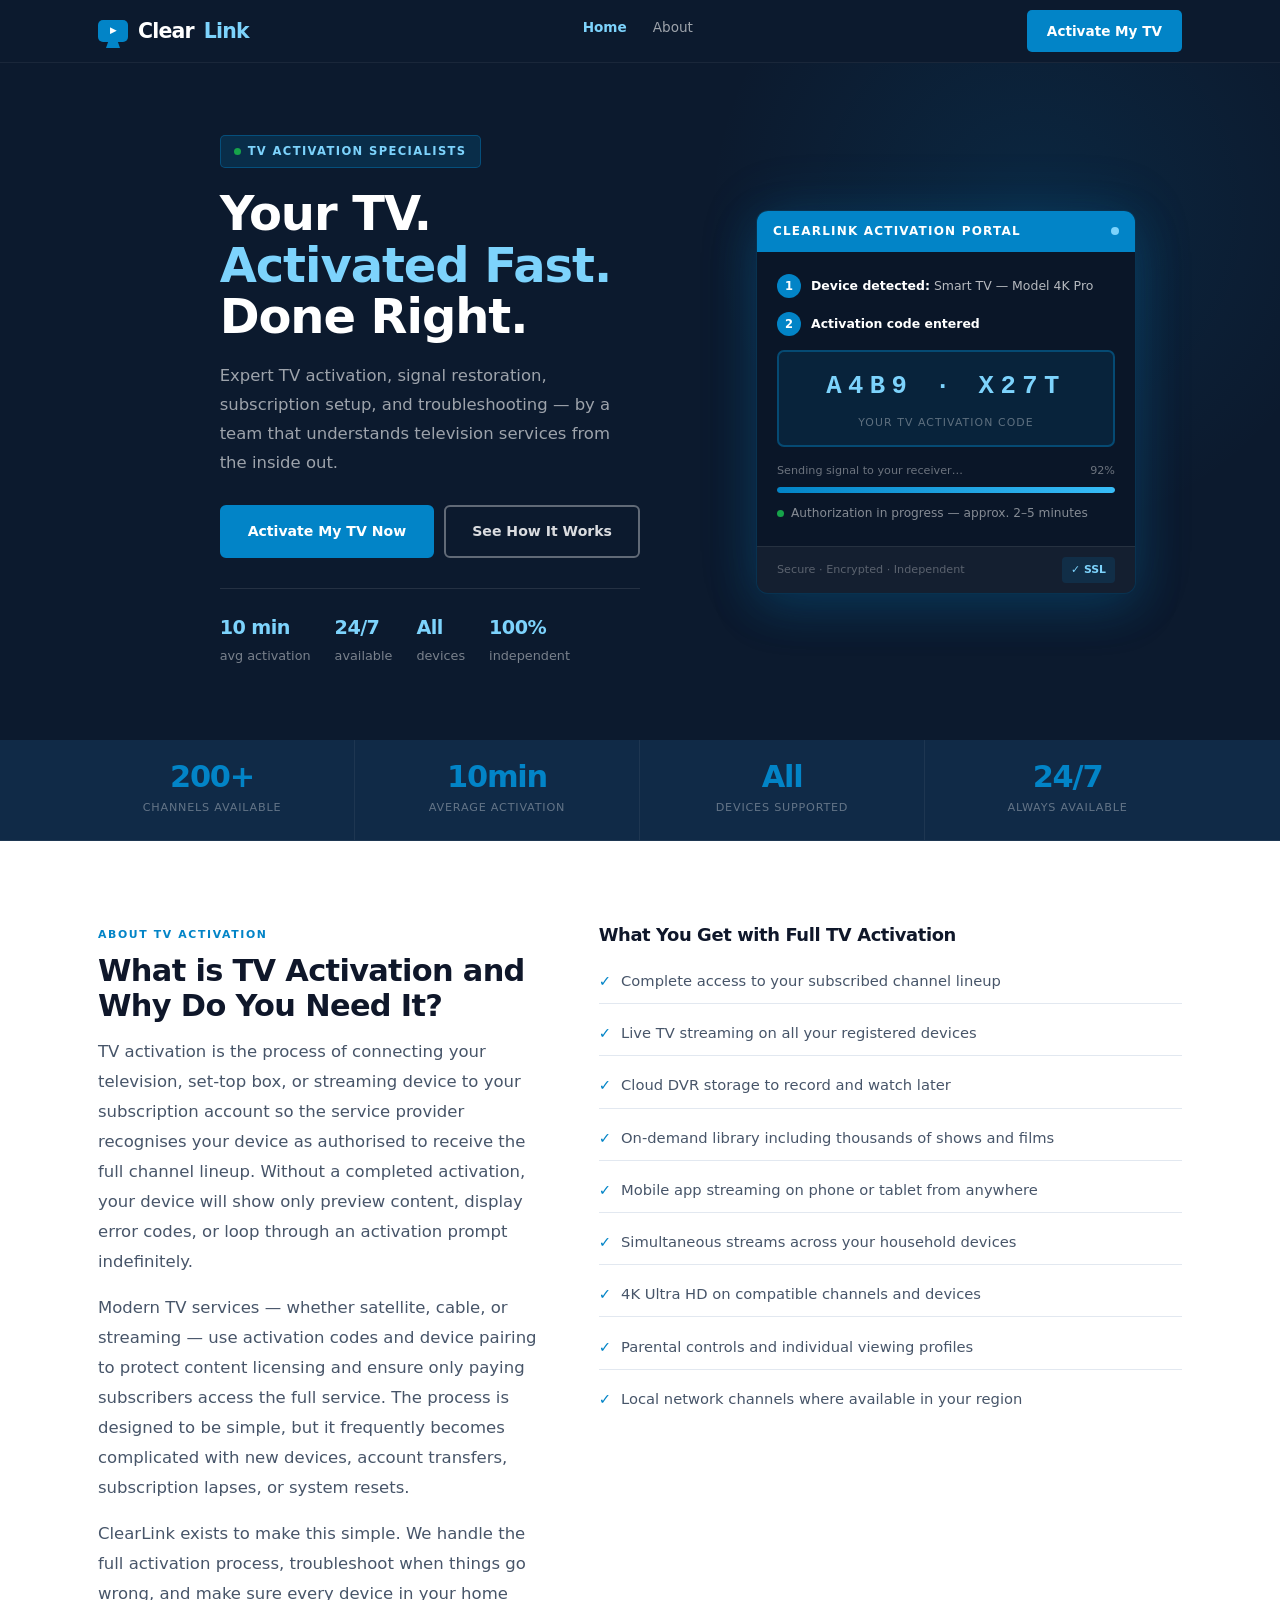
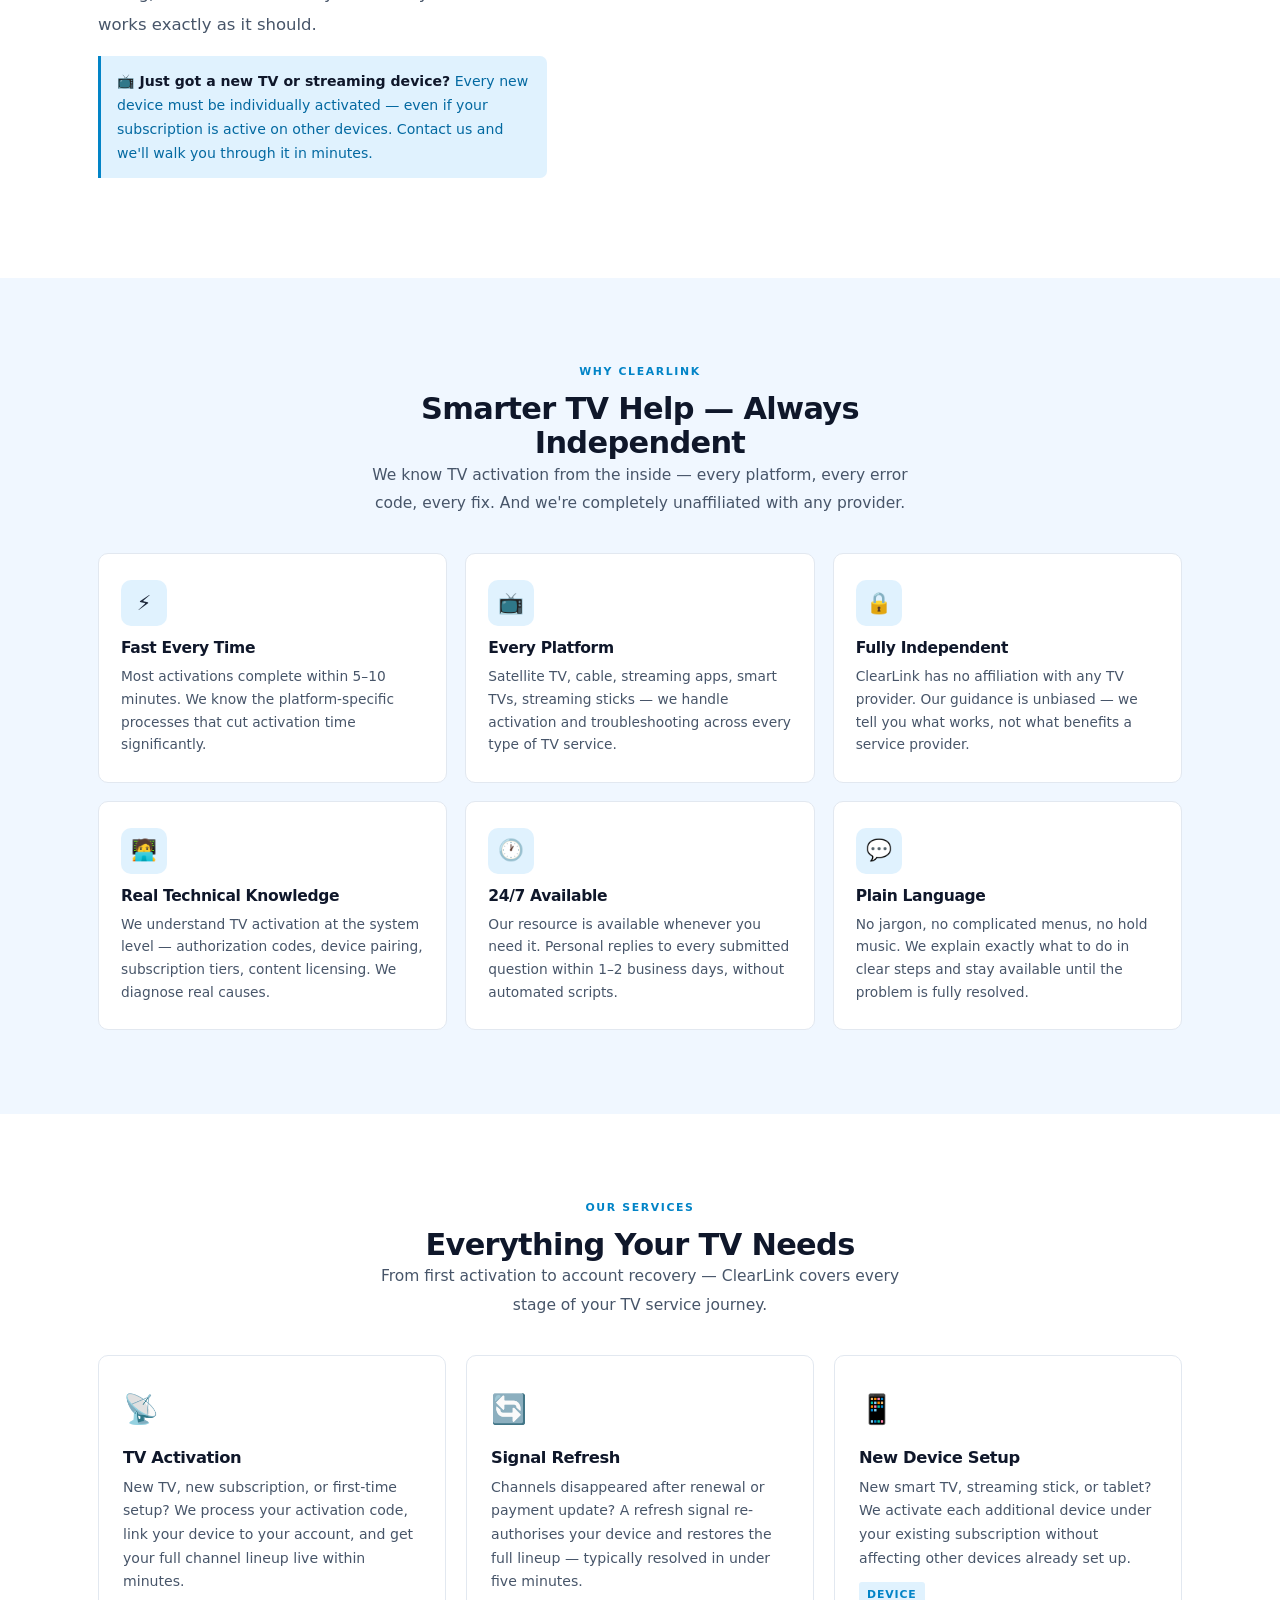
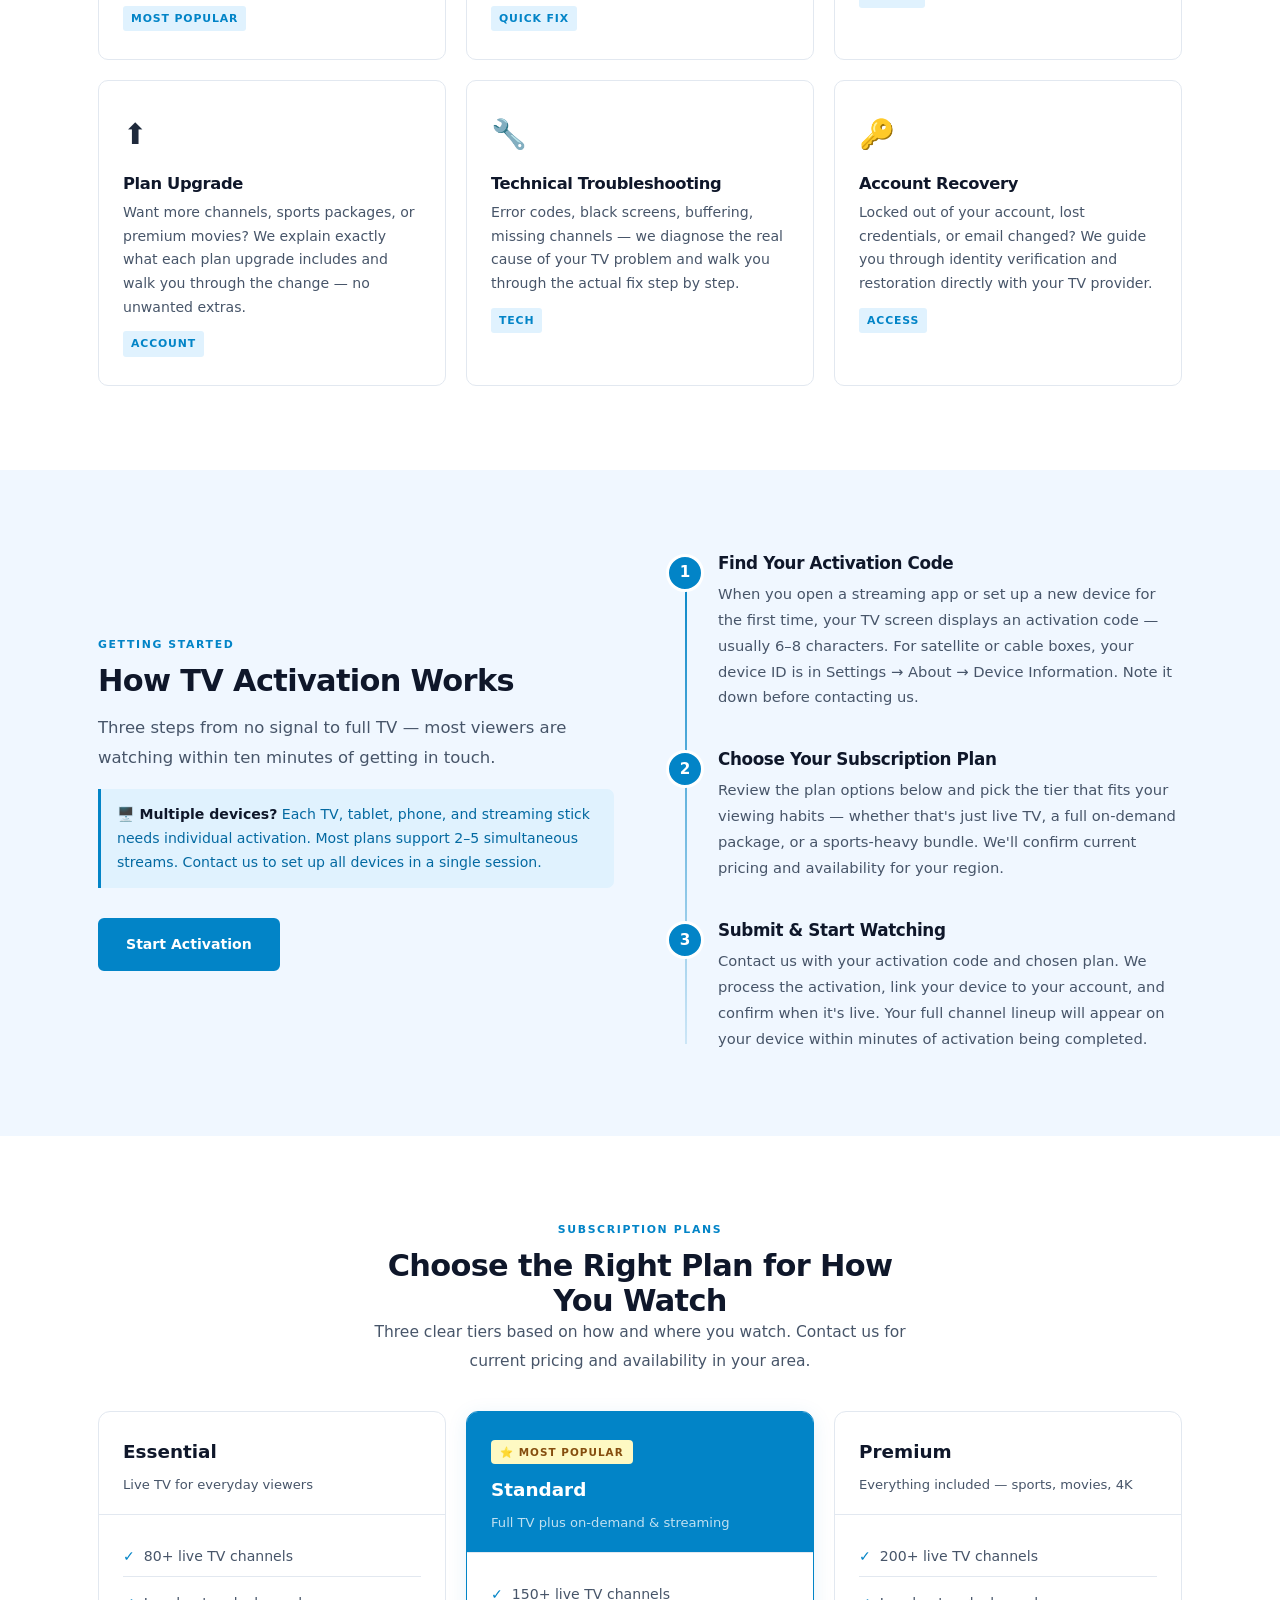
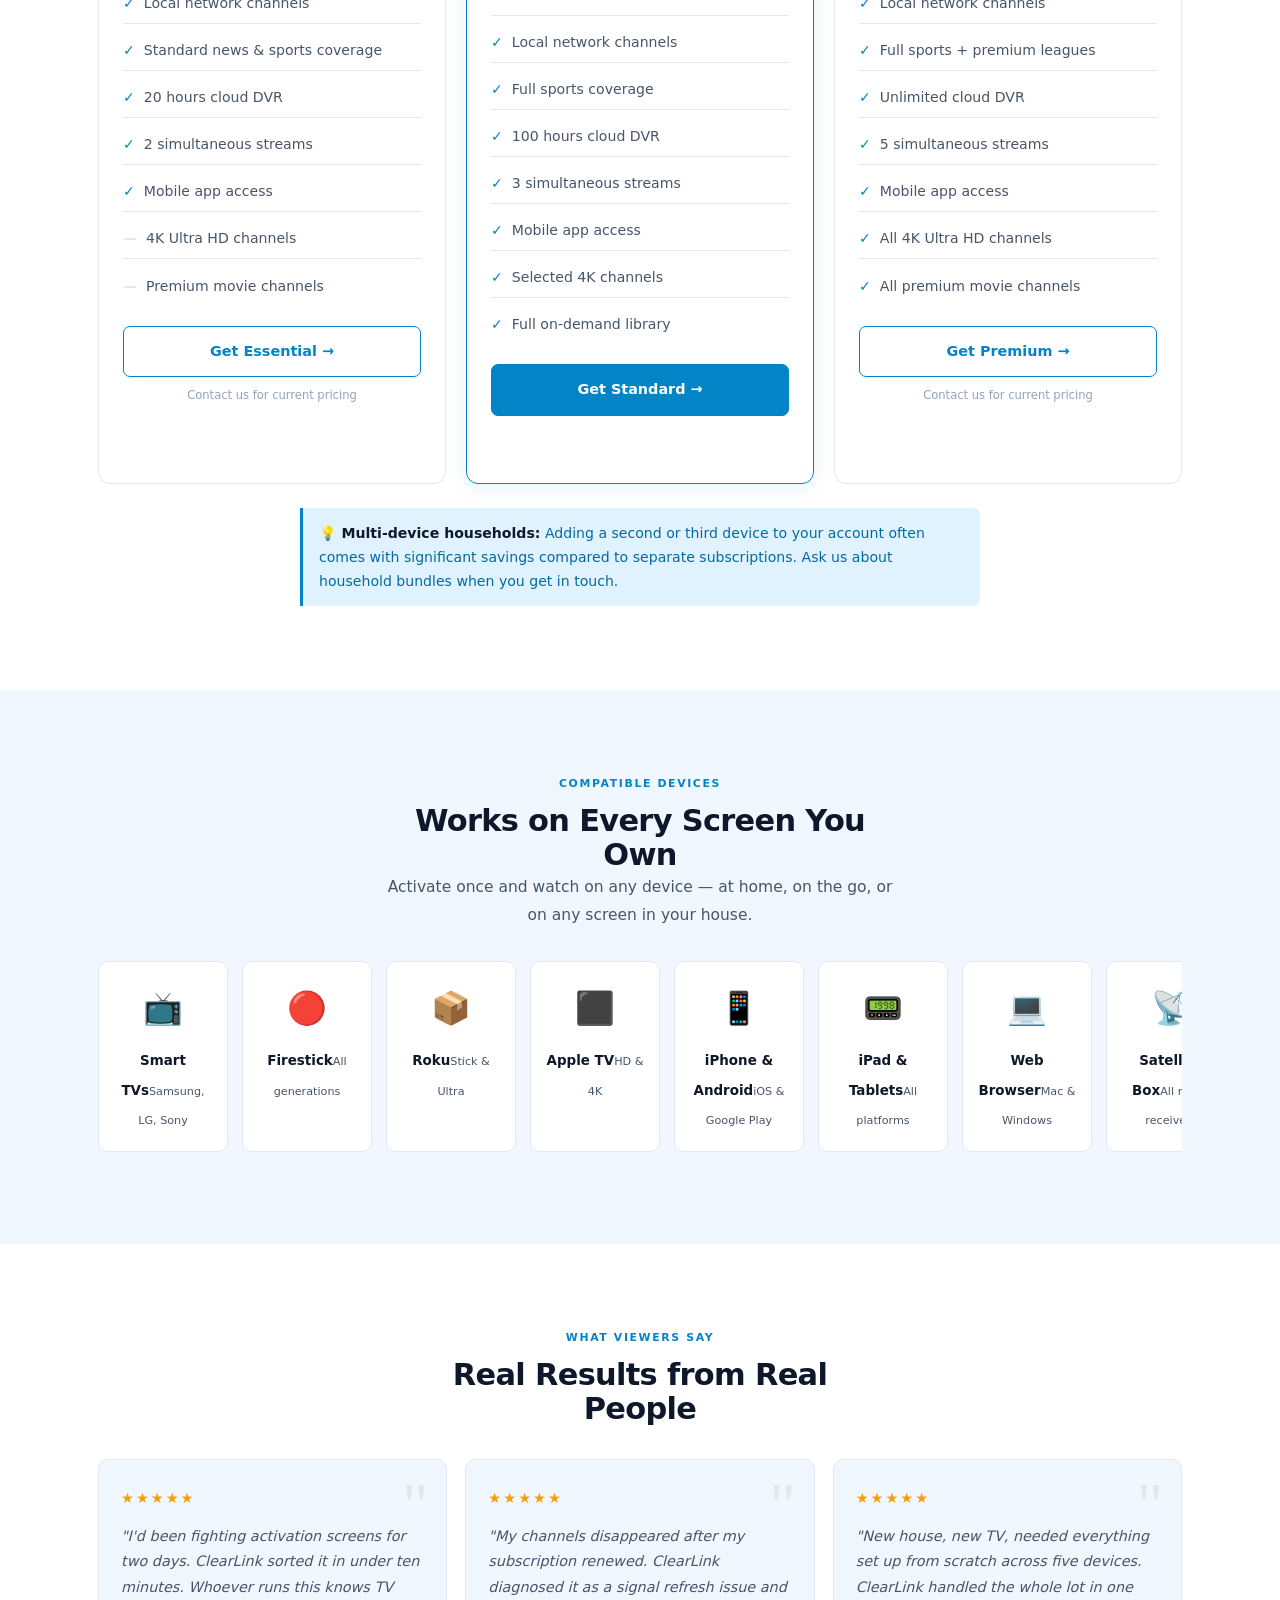
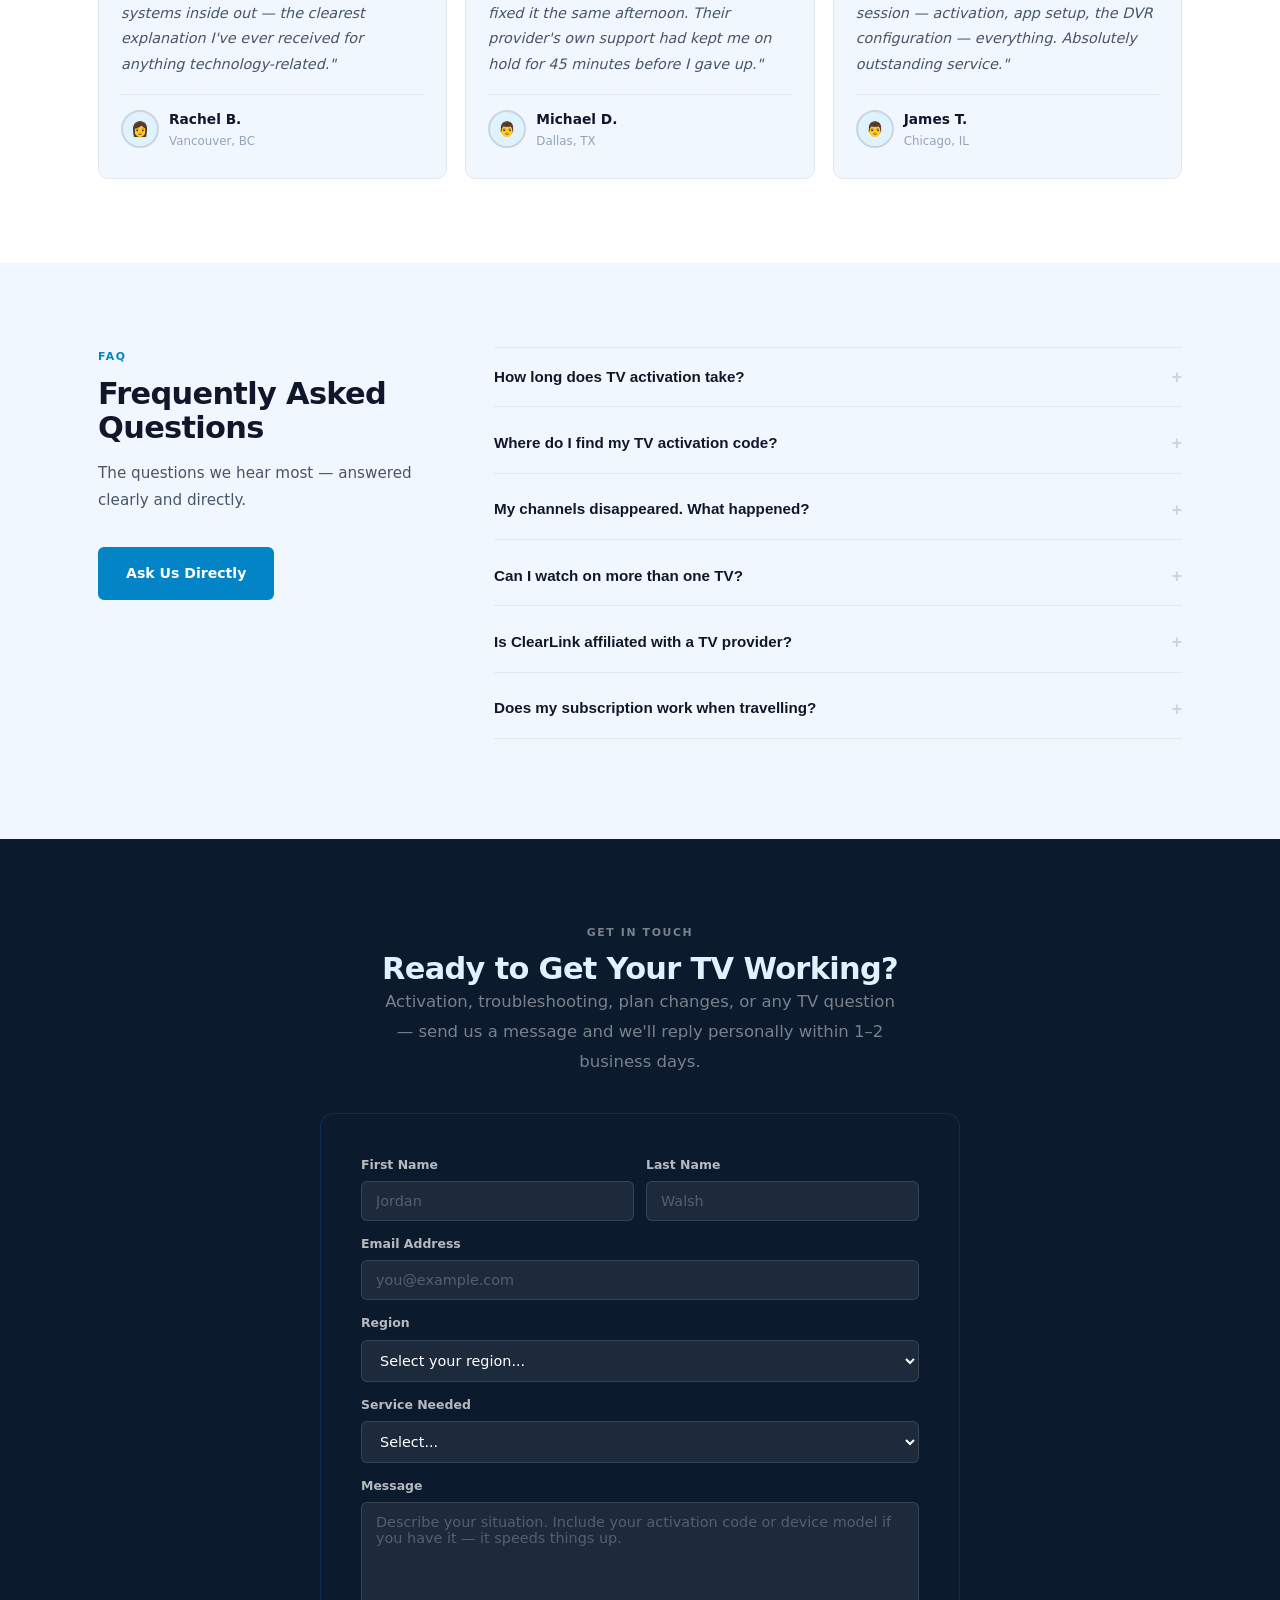
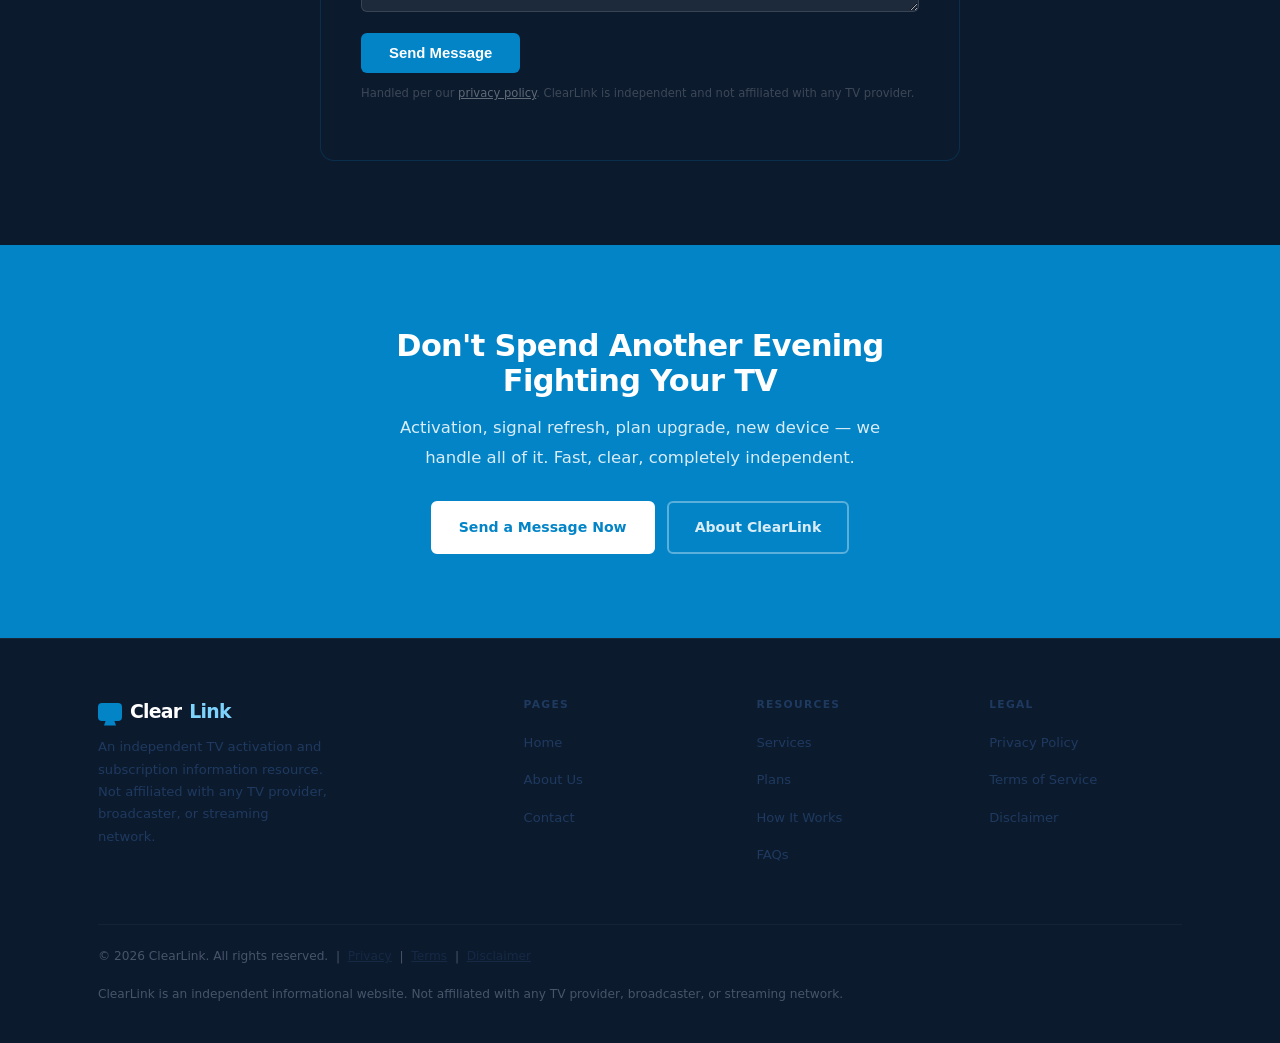
==== index.html @ c0d769a4 "Add files via upload" ====
<!DOCTYPE html>
<html lang="en">
<head>
<meta charset="UTF-8"/>
<meta name="viewport" content="width=device-width,initial-scale=1.0"/>
<meta name="description" content="ClearLink — fast TV activation, subscription setup, signal refresh, troubleshooting and account help. Independent TV resource serving viewers across North America."/>
<title>ClearLink — TV Activation, Plans & Troubleshooting | ClearLink</title>
<link rel="stylesheet" href="style.css"/>
</head>
<body><nav class="site-nav" id="nav"><div class="nav-inner"><a href="index.html" class="logo"><div class="logo-icon"></div>Clear<em>Link</em></a><ul class="nav-links"><li><a href="index.html" class="on">Home</a></li><li><a href="about.html">About</a></li></ul><a href="index.html#contact" class="nav-cta">Activate My TV</a><button class="ham" onclick="document.getElementById('mnav').classList.toggle('open')">☰</button></div><div class="mob-nav" id="mnav"><a href="index.html">Home</a><a href="about.html">About</a><a href="index.html#contact">Activate</a><a href="privacy.html">Privacy</a><a href="terms.html">Terms</a><a href="disclaimer.html">Disclaimer</a></div></nav>
<!-- HERO: dark navy + sky blue glow + CSS activation screen RIGHT -->
<section class="hero">
  <div class="hero-left">
    <div class="hero-badge"><span class="badge-pulse"></span>TV Activation Specialists</div>
    <h1>Your TV.<br/><em>Activated Fast.</em><br/>Done Right.</h1>
    <p class="hero-sub">Expert TV activation, signal restoration, subscription setup, and troubleshooting — by a team that understands television services from the inside out.</p>
    <div class="hero-btns">
      <a href="#contact" class="btn btn-blue">Activate My TV Now</a>
      <a href="#how" class="btn btn-outline">See How It Works</a>
    </div>
    <div class="hero-stats">
      <div class="hstat"><strong>10 min</strong>avg activation</div>
      <div class="hstat"><strong>24/7</strong>available</div>
      <div class="hstat"><strong>All</strong>devices</div>
      <div class="hstat"><strong>100%</strong>independent</div>
    </div>
  </div>
  <div class="hero-right">
    <div class="act-screen">
      <div class="act-bar">
        <span class="act-bar-title">ClearLink Activation Portal</span>
        <span class="act-bar-dot"></span>
      </div>
      <div class="act-body">
        <div class="act-step-row">
          <div class="act-step-num">1</div>
          <div class="act-step-text"><strong>Device detected:</strong> Smart TV — Model 4K Pro</div>
        </div>
        <div class="act-step-row">
          <div class="act-step-num">2</div>
          <div class="act-step-text"><strong>Activation code entered</strong></div>
        </div>
        <div class="act-code-box">
          <div class="act-code">A4B9 · X27T</div>
          <div class="act-code-label">Your TV activation code</div>
        </div>
        <div class="act-progress">
          <div class="act-progress-label"><span>Sending signal to your receiver…</span><span>92%</span></div>
          <div class="act-bar-track"><div class="act-bar-fill"></div></div>
        </div>
        <div class="act-status"><span class="act-status-dot"></span>Authorization in progress — approx. 2–5 minutes</div>
      </div>
      <div class="act-footer">
        <span class="act-footer-txt">Secure · Encrypted · Independent</span>
        <span class="act-footer-badge">✓ SSL</span>
      </div>
    </div>
  </div>
</section>

<!-- TRUST STRIP -->
<div class="trust-strip">
  <div class="trust-inner">
    <div class="trust-cell"><span class="trust-n">200+</span><span class="trust-l">Channels Available</span></div>
    <div class="trust-cell"><span class="trust-n">10min</span><span class="trust-l">Average Activation</span></div>
    <div class="trust-cell"><span class="trust-n">All</span><span class="trust-l">Devices Supported</span></div>
    <div class="trust-cell"><span class="trust-n">24/7</span><span class="trust-l">Always Available</span></div>
  </div>
</div>

<!-- WHAT IS TV ACTIVATION -->
<section class="sec">
  <div class="wrap">
    <div class="g-6040">
      <div>
        <span class="lbl">About TV Activation</span>
        <h2 style="margin-bottom:14px;">What is TV Activation and Why Do You Need It?</h2>
        <p>TV activation is the process of connecting your television, set-top box, or streaming device to your subscription account so the service provider recognises your device as authorised to receive the full channel lineup. Without a completed activation, your device will show only preview content, display error codes, or loop through an activation prompt indefinitely.</p>
        <p>Modern TV services — whether satellite, cable, or streaming — use activation codes and device pairing to protect content licensing and ensure only paying subscribers access the full service. The process is designed to be simple, but it frequently becomes complicated with new devices, account transfers, subscription lapses, or system resets.</p>
        <p>ClearLink exists to make this simple. We handle the full activation process, troubleshoot when things go wrong, and make sure every device in your home works exactly as it should.</p>
        <div class="info-box">📺 <strong>Just got a new TV or streaming device?</strong> Every new device must be individually activated — even if your subscription is active on other devices. Contact us and we'll walk you through it in minutes.</div>
      </div>
      <div>
        <h3 style="margin-bottom:14px;">What You Get with Full TV Activation</h3>
        <ul class="ck">
          <li>Complete access to your subscribed channel lineup</li>
          <li>Live TV streaming on all your registered devices</li>
          <li>Cloud DVR storage to record and watch later</li>
          <li>On-demand library including thousands of shows and films</li>
          <li>Mobile app streaming on phone or tablet from anywhere</li>
          <li>Simultaneous streams across your household devices</li>
          <li>4K Ultra HD on compatible channels and devices</li>
          <li>Parental controls and individual viewing profiles</li>
          <li>Local network channels where available in your region</li>
        </ul>
      </div>
    </div>
  </div>
</section>

<!-- WHY CLEARLINK -->
<section class="sec-alt">
  <div class="wrap">
    <div style="text-align:center;max-width:560px;margin:0 auto 36px;">
      <span class="lbl">Why ClearLink</span>
      <h2>Smarter TV Help — Always Independent</h2>
      <p style="font-size:.97rem;">We know TV activation from the inside — every platform, every error code, every fix. And we're completely unaffiliated with any provider.</p>
    </div>
    <div class="why-grid">
      <div class="why-card"><div class="why-icon">⚡</div><h4>Fast Every Time</h4><p>Most activations complete within 5–10 minutes. We know the platform-specific processes that cut activation time significantly.</p></div>
      <div class="why-card"><div class="why-icon">📺</div><h4>Every Platform</h4><p>Satellite TV, cable, streaming apps, smart TVs, streaming sticks — we handle activation and troubleshooting across every type of TV service.</p></div>
      <div class="why-card"><div class="why-icon">🔒</div><h4>Fully Independent</h4><p>ClearLink has no affiliation with any TV provider. Our guidance is unbiased — we tell you what works, not what benefits a service provider.</p></div>
      <div class="why-card"><div class="why-icon">🧑‍💻</div><h4>Real Technical Knowledge</h4><p>We understand TV activation at the system level — authorization codes, device pairing, subscription tiers, content licensing. We diagnose real causes.</p></div>
      <div class="why-card"><div class="why-icon">🕐</div><h4>24/7 Available</h4><p>Our resource is available whenever you need it. Personal replies to every submitted question within 1–2 business days, without automated scripts.</p></div>
      <div class="why-card"><div class="why-icon">💬</div><h4>Plain Language</h4><p>No jargon, no complicated menus, no hold music. We explain exactly what to do in clear steps and stay available until the problem is fully resolved.</p></div>
    </div>
  </div>
</section>

<!-- SERVICES — 2x3 card grid (not tabs like StreamPro) -->
<section class="sec" id="services">
  <div class="wrap">
    <div style="text-align:center;max-width:560px;margin:0 auto 36px;">
      <span class="lbl">Our Services</span>
      <h2>Everything Your TV Needs</h2>
      <p style="font-size:.97rem;">From first activation to account recovery — ClearLink covers every stage of your TV service journey.</p>
    </div>
    <div class="svc-grid">
      <div class="svc-card"><span class="svc-icon">📡</span><h3>TV Activation</h3><p>New TV, new subscription, or first-time setup? We process your activation code, link your device to your account, and get your full channel lineup live within minutes.</p><span class="svc-tag">Most Popular</span></div>
      <div class="svc-card"><span class="svc-icon">🔄</span><h3>Signal Refresh</h3><p>Channels disappeared after renewal or payment update? A refresh signal re-authorises your device and restores the full lineup — typically resolved in under five minutes.</p><span class="svc-tag">Quick Fix</span></div>
      <div class="svc-card"><span class="svc-icon">📱</span><h3>New Device Setup</h3><p>New smart TV, streaming stick, or tablet? We activate each additional device under your existing subscription without affecting other devices already set up.</p><span class="svc-tag">Device</span></div>
      <div class="svc-card"><span class="svc-icon">⬆️</span><h3>Plan Upgrade</h3><p>Want more channels, sports packages, or premium movies? We explain exactly what each plan upgrade includes and walk you through the change — no unwanted extras.</p><span class="svc-tag">Account</span></div>
      <div class="svc-card"><span class="svc-icon">🔧</span><h3>Technical Troubleshooting</h3><p>Error codes, black screens, buffering, missing channels — we diagnose the real cause of your TV problem and walk you through the actual fix step by step.</p><span class="svc-tag">Tech</span></div>
      <div class="svc-card"><span class="svc-icon">🔑</span><h3>Account Recovery</h3><p>Locked out of your account, lost credentials, or email changed? We guide you through identity verification and restoration directly with your TV provider.</p><span class="svc-tag">Access</span></div>
    </div>
  </div>
</section>

<!-- HOW IT WORKS — vertical timeline (different from StreamPro's horizontal cards) -->
<section class="sec-alt" id="how">
  <div class="wrap">
    <div class="g-half" style="align-items:center;">
      <div>
        <span class="lbl">Getting Started</span>
        <h2 style="margin-bottom:14px;">How TV Activation Works</h2>
        <p>Three steps from no signal to full TV — most viewers are watching within ten minutes of getting in touch.</p>
        <div class="info-box">🖥️ <strong>Multiple devices?</strong> Each TV, tablet, phone, and streaming stick needs individual activation. Most plans support 2–5 simultaneous streams. Contact us to set up all devices in a single session.</div>
        <a href="#contact" class="btn btn-blue" style="margin-top:14px;width:fit-content;">Start Activation</a>
      </div>
      <div>
        <div class="timeline">
          <div class="tl-item">
            <div class="tl-num">1</div>
            <h4>Find Your Activation Code</h4>
            <p>When you open a streaming app or set up a new device for the first time, your TV screen displays an activation code — usually 6–8 characters. For satellite or cable boxes, your device ID is in Settings → About → Device Information. Note it down before contacting us.</p>
          </div>
          <div class="tl-item">
            <div class="tl-num">2</div>
            <h4>Choose Your Subscription Plan</h4>
            <p>Review the plan options below and pick the tier that fits your viewing habits — whether that's just live TV, a full on-demand package, or a sports-heavy bundle. We'll confirm current pricing and availability for your region.</p>
          </div>
          <div class="tl-item">
            <div class="tl-num">3</div>
            <h4>Submit &amp; Start Watching</h4>
            <p>Contact us with your activation code and chosen plan. We process the activation, link your device to your account, and confirm when it's live. Your full channel lineup will appear on your device within minutes of activation being completed.</p>
          </div>
        </div>
      </div>
    </div>
  </div>
</section>

<!-- SUBSCRIPTION PLANS — 3 plan cards (not comparison table) -->
<section class="sec" id="plans">
  <div class="wrap">
    <div style="text-align:center;max-width:560px;margin:0 auto 36px;">
      <span class="lbl">Subscription Plans</span>
      <h2>Choose the Right Plan for How You Watch</h2>
      <p style="font-size:.97rem;">Three clear tiers based on how and where you watch. Contact us for current pricing and availability in your area.</p>
    </div>
    <div class="plan-grid">
      <div class="plan-card">
        <div class="plan-top">
          <div class="plan-name">Essential</div>
          <div class="plan-sub">Live TV for everyday viewers</div>
        </div>
        <div class="plan-body">
          <ul class="plan-feat-list">
            <li>80+ live TV channels</li>
            <li>Local network channels</li>
            <li>Standard news &amp; sports coverage</li>
            <li>20 hours cloud DVR</li>
            <li>2 simultaneous streams</li>
            <li>Mobile app access</li>
            <li class="no">4K Ultra HD channels</li>
            <li class="no">Premium movie channels</li>
          </ul>
          <a href="#contact" class="plan-cta">Get Essential →</a>
          <p class="plan-note">Contact us for current pricing</p>
        </div>
      </div>
      <div class="plan-card featured">
        <div class="plan-top">
          <div class="plan-badge">⭐ Most Popular</div>
          <div class="plan-name">Standard</div>
          <div class="plan-sub">Full TV plus on-demand &amp; streaming</div>
        </div>
        <div class="plan-body">
          <ul class="plan-feat-list">
            <li>150+ live TV channels</li>
            <li>Local network channels</li>
            <li>Full sports coverage</li>
            <li>100 hours cloud DVR</li>
            <li>3 simultaneous streams</li>
            <li>Mobile app access</li>
            <li>Selected 4K channels</li>
            <li>Full on-demand library</li>
          </ul>
          <a href="#contact" class="plan-cta">Get Standard →</a>
          <p class="plan-note" style="color:rgba(255,255,255,.4);">Contact us for current pricing</p>
        </div>
      </div>
      <div class="plan-card">
        <div class="plan-top">
          <div class="plan-name">Premium</div>
          <div class="plan-sub">Everything included — sports, movies, 4K</div>
        </div>
        <div class="plan-body">
          <ul class="plan-feat-list">
            <li>200+ live TV channels</li>
            <li>Local network channels</li>
            <li>Full sports + premium leagues</li>
            <li>Unlimited cloud DVR</li>
            <li>5 simultaneous streams</li>
            <li>Mobile app access</li>
            <li>All 4K Ultra HD channels</li>
            <li>All premium movie channels</li>
          </ul>
          <a href="#contact" class="plan-cta">Get Premium →</a>
          <p class="plan-note">Contact us for current pricing</p>
        </div>
      </div>
    </div>
    <div class="info-box" style="max-width:680px;margin:24px auto 0;">💡 <strong>Multi-device households:</strong> Adding a second or third device to your account often comes with significant savings compared to separate subscriptions. Ask us about household bundles when you get in touch.</div>
  </div>
</section>

<!-- DEVICE STRIP — horizontal scroll on white (different from dark grid) -->
<section class="sec-alt">
  <div class="wrap">
    <div style="text-align:center;max-width:520px;margin:0 auto 32px;">
      <span class="lbl">Compatible Devices</span>
      <h2>Works on Every Screen You Own</h2>
      <p style="font-size:.97rem;">Activate once and watch on any device — at home, on the go, or on any screen in your house.</p>
    </div>
    <div class="device-strip">
      <div class="device-tile"><span class="device-icon">📺</span><span class="device-name">Smart TVs</span><span class="device-sub">Samsung, LG, Sony</span></div>
      <div class="device-tile"><span class="device-icon">🔴</span><span class="device-name">Firestick</span><span class="device-sub">All generations</span></div>
      <div class="device-tile"><span class="device-icon">📦</span><span class="device-name">Roku</span><span class="device-sub">Stick &amp; Ultra</span></div>
      <div class="device-tile"><span class="device-icon">⬛</span><span class="device-name">Apple TV</span><span class="device-sub">HD &amp; 4K</span></div>
      <div class="device-tile"><span class="device-icon">📱</span><span class="device-name">iPhone &amp; Android</span><span class="device-sub">iOS &amp; Google Play</span></div>
      <div class="device-tile"><span class="device-icon">📟</span><span class="device-name">iPad &amp; Tablets</span><span class="device-sub">All platforms</span></div>
      <div class="device-tile"><span class="device-icon">💻</span><span class="device-name">Web Browser</span><span class="device-sub">Mac &amp; Windows</span></div>
      <div class="device-tile"><span class="device-icon">📡</span><span class="device-name">Satellite Box</span><span class="device-sub">All major receivers</span></div>
      <div class="device-tile"><span class="device-icon">🎮</span><span class="device-name">Games Consoles</span><span class="device-sub">PlayStation, Xbox</span></div>
    </div>
  </div>
</section>

<!-- TESTIMONIALS -->
<section class="sec">
  <div class="wrap">
    <div style="text-align:center;max-width:480px;margin:0 auto 32px;"><span class="lbl">What Viewers Say</span><h2>Real Results from Real People</h2></div>
    <div class="testi-grid">
      <div class="testi-card"><div class="testi-stars">★★★★★</div><div class="testi-text">"I'd been fighting activation screens for two days. ClearLink sorted it in under ten minutes. Whoever runs this knows TV systems inside out — the clearest explanation I've ever received for anything technology-related."</div><div class="testi-foot"><div class="testi-av">👩</div><div><div class="testi-name">Rachel B.</div><div class="testi-loc">Vancouver, BC</div></div></div></div>
      <div class="testi-card"><div class="testi-stars">★★★★★</div><div class="testi-text">"My channels disappeared after my subscription renewed. ClearLink diagnosed it as a signal refresh issue and fixed it the same afternoon. Their provider's own support had kept me on hold for 45 minutes before I gave up."</div><div class="testi-foot"><div class="testi-av">👨</div><div><div class="testi-name">Michael D.</div><div class="testi-loc">Dallas, TX</div></div></div></div>
      <div class="testi-card"><div class="testi-stars">★★★★★</div><div class="testi-text">"New house, new TV, needed everything set up from scratch across five devices. ClearLink handled the whole lot in one session — activation, app setup, the DVR configuration — everything. Absolutely outstanding service."</div><div class="testi-foot"><div class="testi-av">👨</div><div><div class="testi-name">James T.</div><div class="testi-loc">Chicago, IL</div></div></div></div>
    </div>
  </div>
</section>

<!-- FAQ -->
<section class="sec-alt" id="faq">
  <div class="wrap">
    <div class="g-1-2">
      <div>
        <span class="lbl">FAQ</span>
        <h2 style="margin-top:8px;margin-bottom:14px;">Frequently Asked Questions</h2>
        <p style="font-size:.95rem;">The questions we hear most — answered clearly and directly.</p>
        <a href="#contact" class="btn btn-blue" style="margin-top:16px;display:inline-flex;">Ask Us Directly</a>
      </div>
      <div>
        <ul style="list-style:none;padding:0;border-top:1px solid var(--border);">
          <li class="faq-item"><button class="faq-q" onclick="fq(this)">How long does TV activation take? <span class="ic">+</span></button><div class="faq-a">Most activations complete within 5 to 15 minutes. The exact time depends on your TV service provider's authorization system — some confirm instantly, others take a few minutes to process the signal. Satellite services can take slightly longer as the authorization travels via satellite to your receiver. Your device needs to be powered on with a clear connection when activation is processed.</div></li>
          <li class="faq-item"><button class="faq-q" onclick="fq(this)">Where do I find my TV activation code? <span class="ic">+</span></button><div class="faq-a">Your activation code appears on your TV screen when you launch a streaming app or set up a device for the first time — it's typically shown on a screen that says "Activate at [website]" or "Enter this code on your device." For satellite and cable set-top boxes, the device ID is usually found in Settings → About → Device Information, or printed on a sticker on the back or underside of the box.</div></li>
          <li class="faq-item"><button class="faq-q" onclick="fq(this)">My channels disappeared. What happened? <span class="ic">+</span></button><div class="faq-a">This is one of the most common issues we handle. When a subscription renews — especially if there's a brief payment processing delay or a payment method change — the service's authorization system can temporarily de-authorize your device. This causes all subscribed channels to disappear even though your account is technically active. A signal refresh resolves this in minutes. Contact us and we'll process it immediately.</div></li>
          <li class="faq-item"><button class="faq-q" onclick="fq(this)">Can I watch on more than one TV? <span class="ic">+</span></button><div class="faq-a">Yes — most TV subscriptions allow multiple devices and multiple simultaneous streams. The number of concurrent streams depends on your plan tier: Essential typically allows 2, Standard allows 3, and Premium allows 5 or more. Each device needs to be activated separately under your account — we can set up all your devices in a single session.</div></li>
          <li class="faq-item"><button class="faq-q" onclick="fq(this)">Is ClearLink affiliated with a TV provider? <span class="ic">+</span></button><div class="faq-a">No. ClearLink is an independent informational and activation resource. We have no commercial relationship with any TV provider, broadcaster, or streaming platform. We provide guidance based on publicly available information about how TV activation works and earn no referral fees from any TV company. Our guidance is unbiased — we tell you what actually works.</div></li>
          <li class="faq-item"><button class="faq-q" onclick="fq(this)">Does my subscription work when travelling? <span class="ic">+</span></button><div class="faq-a">It depends on the service type. Satellite TV is generally geo-restricted to your registered home address. Streaming TV subscriptions allow mobile viewing anywhere with internet access, though some live local channels may be limited to your home area. Premium on-demand content is usually accessible wherever you are. Contact us for specifics about your service type and subscription tier.</div></li>
        </ul>
      </div>
    </div>
  </div>
</section>

<!-- CONTACT — dark form (different placement/style) -->
<section class="sec-dark" id="contact">
  <div class="wrap">
    <div style="text-align:center;max-width:520px;margin:0 auto 36px;">
      <span class="lbl-w">Get in Touch</span>
      <h2>Ready to Get Your TV Working?</h2>
      <p>Activation, troubleshooting, plan changes, or any TV question — send us a message and we'll reply personally within 1–2 business days.</p>
    </div>
    <div style="max-width:640px;margin:0 auto;">
      <div class="form-wrap">
        <div class="f2">
          <div class="fg"><label>First Name</label><input type="text" placeholder="Jordan"/></div>
          <div class="fg"><label>Last Name</label><input type="text" placeholder="Walsh"/></div>
        </div>
        <div class="fg"><label>Email Address</label><input type="email" placeholder="you@example.com"/></div>
        <div class="fg"><label>Region</label>
          <select><option value="">Select your region...</option>
            <optgroup label="Canada"><option>Ontario</option><option>British Columbia</option><option>Alberta</option><option>Quebec</option><option>Other Canadian province</option></optgroup>
            <optgroup label="United States"><option>Northeast US</option><option>Southeast US</option><option>Midwest US</option><option>West Coast US</option><option>Other US</option></optgroup>
            <optgroup label="Other"><option>Other / Prefer not to say</option></optgroup>
          </select>
        </div>
        <div class="fg"><label>Service Needed</label>
          <select><option value="">Select...</option>
            <option>TV activation (new service)</option>
            <option>Signal refresh / reconnection</option>
            <option>Add a new device</option>
            <option>Plan upgrade or change</option>
            <option>Technical troubleshooting</option>
            <option>Account &amp; billing help</option>
            <option>General question</option>
          </select>
        </div>
        <div class="fg"><label>Message</label><textarea placeholder="Describe your situation. Include your activation code or device model if you have it — it speeds things up."></textarea></div>
        <button class="sbtn" onclick="sub()">Send Message</button>
        <p class="fok" id="fok">✓ Message sent — we'll reply within 1–2 business days.</p>
        <p style="font-size:.72rem;color:rgba(255,255,255,.2);margin-top:10px;">Handled per our <a href="privacy.html" style="color:rgba(255,255,255,.35);">privacy policy</a>. ClearLink is independent and not affiliated with any TV provider.</p>
      </div>
    </div>
  </div>
</section>

<div class="cta-band"><div class="wrap-sm"><h2>Don't Spend Another Evening Fighting Your TV</h2><p>Activation, signal refresh, plan upgrade, new device — we handle all of it. Fast, clear, completely independent.</p><div style="display:flex;gap:12px;justify-content:center;flex-wrap:wrap;"><a href="#contact" class="btn btn-white">Send a Message Now</a><a href="about.html" class="btn btn-outline">About ClearLink</a></div></div></div>
<footer class="site-footer"><div class="wrap"><div class="ft-grid"><div class="ft-brand"><div class="ft-logo"><div class="ft-logo-icon"></div>Clear<em>Link</em></div><p>An independent TV activation and subscription information resource. Not affiliated with any TV provider, broadcaster, or streaming network.</p></div><div class="fc"><h5>Pages</h5><ul><li><a href="index.html">Home</a></li><li><a href="about.html">About Us</a></li><li><a href="index.html#contact">Contact</a></li></ul></div><div class="fc"><h5>Resources</h5><ul><li><a href="index.html#services">Services</a></li><li><a href="index.html#plans">Plans</a></li><li><a href="index.html#how">How It Works</a></li><li><a href="index.html#faq">FAQs</a></li></ul></div><div class="fc"><h5>Legal</h5><ul><li><a href="privacy.html">Privacy Policy</a></li><li><a href="terms.html">Terms of Service</a></li><li><a href="disclaimer.html">Disclaimer</a></li></ul></div></div><div class="ft-bot"><p>&copy; <span id="yr"></span> ClearLink. All rights reserved. &nbsp;|&nbsp; <a href="privacy.html">Privacy</a> &nbsp;|&nbsp; <a href="terms.html">Terms</a> &nbsp;|&nbsp; <a href="disclaimer.html">Disclaimer</a></p><p style="margin-top:4px;">ClearLink is an independent informational website. Not affiliated with any TV provider, broadcaster, or streaming network.</p></div></div></footer><script>document.getElementById("yr").textContent=new Date().getFullYear();function fq(b){var i=b.closest(".faq-item"),o=i.classList.contains("open");document.querySelectorAll(".faq-item.open").forEach(function(x){x.classList.remove("open");});if(!o)i.classList.add("open");}function sub(){var e=document.querySelector(".fg input[type=email]"),m=document.querySelector(".fg textarea");if(e&&m){if(!e.value.trim()||!m.value.trim()){alert("Please fill all required fields.");return;}window.location.href="thankyou.html";}}</script></body>
</html>
---- style.css ----
/* ═══════════════════════════════════════════════════════
   ClearLink — TV Activation Resource
   Accent: #0284c7 sky blue  · White body  · Dark #0c1a2e
   Different from StreamPro: vertical timeline, plan cards,
   service grid (not tabs), split hero (not channel guide)
═══════════════════════════════════════════════════════ */
*,*::before,*::after{box-sizing:border-box;margin:0;padding:0;}
html{scroll-behavior:smooth;overflow-x:hidden;}
:root{
  --bg:      #ffffff;
  --bg-alt:  #f0f7ff;
  --bg-soft: #e0f0fb;
  --dark:    #0c1a2e;
  --navy:    #102a47;
  --ink:     #0f172a;
  --text:    #1e293b;
  --muted:   #475569;
  --light:   #94a3b8;
  --accent:  #0284c7;
  --acc-dk:  #0369a1;
  --acc-lt:  #e0f2fe;
  --acc-glow:rgba(2,132,199,.25);
  --border:  #e2e8f0;
  --bdk:     #cbd5e1;
  --success: #16a34a;
  --shadow:  0 4px 20px rgba(2,132,199,.1);
  --shadow-lg:0 16px 48px rgba(2,132,199,.18);
}
body{font-family:system-ui,-apple-system,'Segoe UI',sans-serif;font-size:16.5px;line-height:1.78;color:var(--text);background:var(--bg);-webkit-font-smoothing:antialiased;overflow-x:hidden;}
img{display:block;max-width:100%;height:auto;}
a{color:var(--accent);}a:hover{color:var(--acc-dk);}
h1,h2,h3,h4{font-weight:800;line-height:1.14;color:var(--ink);letter-spacing:-.022em;}
h1{font-size:2.7rem;}h2{font-size:1.9rem;}h3{font-size:1.12rem;}h4{font-size:.96rem;}
p{color:var(--muted);margin-bottom:1rem;line-height:1.82;}
ul,ol{padding-left:1.4rem;color:var(--muted);margin-bottom:1rem;}li{margin-bottom:.44rem;}
strong{color:var(--ink);font-weight:600;}
.wrap{max-width:1140px;margin:0 auto;padding:0 28px;}
.wrap-md{max-width:860px;margin:0 auto;padding:0 28px;}
.wrap-sm{max-width:640px;margin:0 auto;padding:0 28px;}

/* ── NAV ──────────────────────────────────────────────── */
.site-nav{position:sticky;top:0;z-index:300;background:var(--dark);border-bottom:1px solid rgba(255,255,255,.06);}
.nav-inner{display:flex;align-items:center;justify-content:space-between;height:62px;gap:14px;max-width:1140px;margin:0 auto;padding:0 28px;}
.logo{font-size:1.28rem;font-weight:900;letter-spacing:-.04em;color:#fff;text-decoration:none;display:flex;align-items:center;gap:10px;flex-shrink:0;}
.logo-icon{width:30px;height:22px;background:var(--accent);border-radius:5px;position:relative;display:flex;align-items:center;justify-content:center;flex-shrink:0;}
.logo-icon::before{content:'';position:absolute;bottom:-6px;left:50%;transform:translateX(-50%);width:14px;height:6px;background:var(--accent);clip-path:polygon(15% 0,85% 0,100% 100%,0 100%);}
.logo-icon::after{content:'▶';font-size:.55rem;color:#fff;}
.logo em{font-style:normal;color:#7dd3fc;}
.logo:hover{text-decoration:none;}
.nav-links{display:flex;list-style:none;gap:2px;padding:0;margin:0;}
.nav-links a{font-size:.85rem;font-weight:500;color:rgba(255,255,255,.6);padding:7px 12px;border-radius:5px;text-decoration:none;display:block;transition:color .13s,background .13s;}
.nav-links a:hover{color:#fff;background:rgba(255,255,255,.08);}
.nav-links a.on{color:#7dd3fc;font-weight:700;}
.nav-cta{font-size:.85rem;font-weight:700;background:var(--accent);color:#fff;padding:9px 20px;border-radius:5px;text-decoration:none;white-space:nowrap;transition:background .13s;}
.nav-cta:hover{background:var(--acc-dk);color:#fff;text-decoration:none;}
.ham{display:none;background:none;border:1.5px solid rgba(255,255,255,.2);border-radius:5px;padding:7px 11px;cursor:pointer;font-size:1rem;color:#fff;}
.mob-nav{display:none;flex-direction:column;background:var(--navy);border-top:1px solid rgba(255,255,255,.08);padding:10px 20px 16px;gap:4px;position:absolute;top:62px;left:0;right:0;z-index:400;box-shadow:0 8px 24px rgba(0,0,0,.4);}
.mob-nav.open{display:flex;}
.mob-nav a{display:block;padding:11px 14px;font-size:.9rem;color:rgba(255,255,255,.7);text-decoration:none;border-radius:5px;font-weight:500;}
.mob-nav a:hover{background:rgba(255,255,255,.08);color:#fff;}

/* ── HERO — full-width dark, left text + right CSS TV activation screen ── */
.hero{background:var(--dark);min-height:520px;display:grid;grid-template-columns:1fr 1fr;align-items:center;gap:0;overflow:hidden;position:relative;}
.hero::before{content:'';position:absolute;top:-200px;right:-100px;width:700px;height:700px;background:radial-gradient(circle,rgba(2,132,199,.12) 0%,transparent 65%);pointer-events:none;}
.hero-left{padding:72px 0 72px 28px;max-width:540px;margin-left:auto;position:relative;z-index:2;}
.hero-badge{display:inline-flex;align-items:center;gap:7px;background:rgba(2,132,199,.18);border:1px solid rgba(2,132,199,.4);border-radius:5px;padding:5px 13px;font-size:.72rem;font-weight:700;text-transform:uppercase;letter-spacing:.12em;color:#7dd3fc;margin-bottom:20px;}
.badge-pulse{width:7px;height:7px;border-radius:50%;background:var(--success);animation:pulse 2s infinite;}
@keyframes pulse{0%,100%{opacity:1;transform:scale(1);}50%{opacity:.5;transform:scale(.8);}}
.hero-left h1{color:#fff;font-size:3rem;margin-bottom:18px;line-height:1.08;}
.hero-left h1 em{font-style:normal;color:#7dd3fc;}
.hero-sub{color:rgba(255,255,255,.6);font-size:1.03rem;max-width:420px;margin-bottom:28px;line-height:1.76;}
.hero-btns{display:flex;gap:10px;flex-wrap:wrap;margin-bottom:30px;}
.hero-stats{display:flex;gap:24px;flex-wrap:wrap;padding-top:22px;border-top:1px solid rgba(255,255,255,.1);}
.hstat{font-size:.8rem;color:rgba(255,255,255,.45);}
.hstat strong{display:block;font-size:1.2rem;font-weight:900;color:#7dd3fc;letter-spacing:-.03em;}

/* CSS TV activation animation — different from StreamPro channel guide */
.hero-right{display:flex;align-items:center;justify-content:center;padding:40px 28px 40px 0;position:relative;z-index:2;}
.act-screen{width:100%;max-width:380px;background:#0a1628;border-radius:12px;overflow:hidden;border:1px solid rgba(2,132,199,.25);box-shadow:0 0 60px rgba(2,132,199,.15),var(--shadow-lg);}
.act-bar{background:var(--accent);padding:10px 16px;display:flex;align-items:center;justify-content:space-between;}
.act-bar-title{font-size:.75rem;font-weight:700;color:#fff;text-transform:uppercase;letter-spacing:.1em;}
.act-bar-dot{width:8px;height:8px;border-radius:50%;background:#7dd3fc;animation:pulse 1.5s infinite;}
.act-body{padding:22px 20px;}
.act-step-row{display:flex;align-items:center;gap:10px;margin-bottom:14px;}
.act-step-num{width:24px;height:24px;border-radius:50%;background:var(--accent);color:#fff;font-size:.72rem;font-weight:800;display:flex;align-items:center;justify-content:center;flex-shrink:0;}
.act-step-text{font-size:.78rem;color:rgba(255,255,255,.7);}
.act-step-text strong{color:#fff;}
.act-code-box{background:rgba(2,132,199,.12);border:2px solid rgba(2,132,199,.4);border-radius:7px;padding:12px 16px;text-align:center;margin:14px 0;}
.act-code{font-size:1.6rem;font-family:'Courier New',monospace;font-weight:900;color:#7dd3fc;letter-spacing:.25em;}
.act-code-label{font-size:.68rem;color:rgba(255,255,255,.35);margin-top:4px;text-transform:uppercase;letter-spacing:.1em;}
.act-progress{margin:14px 0 10px;}
.act-progress-label{display:flex;justify-content:space-between;font-size:.7rem;color:rgba(255,255,255,.4);margin-bottom:6px;}
.act-bar-track{height:6px;background:rgba(255,255,255,.1);border-radius:3px;overflow:hidden;}
.act-bar-fill{height:100%;border-radius:3px;background:linear-gradient(90deg,var(--accent),#38bdf8);animation:fill 3s ease-in-out infinite;}
@keyframes fill{0%{width:5%;}70%{width:92%;}80%{width:92%;}100%{width:5%;}}
.act-status{display:flex;align-items:center;gap:7px;font-size:.76rem;color:rgba(255,255,255,.5);margin-top:10px;}
.act-status-dot{width:7px;height:7px;border-radius:50%;background:var(--success);flex-shrink:0;animation:pulse 2s infinite;}
.act-footer{background:rgba(255,255,255,.04);border-top:1px solid rgba(255,255,255,.08);padding:10px 20px;display:flex;justify-content:space-between;align-items:center;}
.act-footer-txt{font-size:.7rem;color:rgba(255,255,255,.3);}
.act-footer-badge{font-size:.68rem;font-weight:700;color:#7dd3fc;background:rgba(2,132,199,.15);padding:3px 9px;border-radius:4px;}

/* ── Buttons ─────────────────────────────────────────── */
.btn{display:inline-flex;align-items:center;gap:7px;padding:12px 26px;font-size:.88rem;font-weight:700;text-decoration:none;border-radius:6px;border:2px solid transparent;transition:all .15s;cursor:pointer;}
.btn-blue{background:var(--accent);color:#fff;border-color:var(--accent);}
.btn-blue:hover{background:var(--acc-dk);border-color:var(--acc-dk);color:#fff;text-decoration:none;}
.btn-outline{background:transparent;border-color:rgba(255,255,255,.35);color:rgba(255,255,255,.85);}
.btn-outline:hover{border-color:#fff;color:#fff;text-decoration:none;}
.btn-outline-dk{background:transparent;border-color:var(--bdk);color:var(--ink);}
.btn-outline-dk:hover{border-color:var(--accent);color:var(--accent);text-decoration:none;}
.btn-white{background:#fff;color:var(--accent);border-color:#fff;}
.btn-white:hover{background:var(--acc-lt);text-decoration:none;}

/* label */
.lbl{font-size:.68rem;font-weight:700;text-transform:uppercase;letter-spacing:.15em;color:var(--accent);display:block;margin-bottom:10px;}
.lbl-w{font-size:.68rem;font-weight:700;text-transform:uppercase;letter-spacing:.15em;color:rgba(255,255,255,.45);display:block;margin-bottom:10px;}

/* ── TRUST STRIP ─────────────────────────────────────── */
.trust-strip{background:var(--navy);border-bottom:1px solid rgba(255,255,255,.06);}
.trust-inner{display:grid;grid-template-columns:repeat(4,1fr);max-width:1140px;margin:0 auto;}
.trust-cell{padding:22px 18px;text-align:center;border-right:1px solid rgba(255,255,255,.06);}
.trust-cell:last-child{border-right:none;}
.trust-n{font-size:1.9rem;font-weight:900;color:var(--accent);letter-spacing:-.04em;display:block;line-height:1;}
.trust-l{font-size:.7rem;color:rgba(255,255,255,.35);text-transform:uppercase;letter-spacing:.07em;margin-top:5px;display:block;}

/* ── Sections ─────────────────────────────────────────── */
.sec{padding:84px 0;}
.sec-alt{padding:84px 0;background:var(--bg-alt);}
.sec-dark{padding:84px 0;background:var(--dark);}
.sec-dark h2,.sec-dark h3{color:#e0f2fe;}
.sec-dark p{color:rgba(255,255,255,.45);}
.sec-dark strong{color:#bae6fd;}

/* ── SERVICE CARDS — 2×3 grid (not tabs like StreamPro) ── */
.svc-grid{display:grid;grid-template-columns:repeat(3,1fr);gap:20px;}
.svc-card{background:var(--bg);border:1.5px solid var(--border);border-radius:10px;padding:28px 24px;transition:border-color .15s,box-shadow .15s,transform .15s;position:relative;overflow:hidden;}
.svc-card::before{content:'';position:absolute;left:0;top:0;bottom:0;width:4px;background:var(--accent);transform:scaleY(0);transform-origin:bottom;transition:transform .25s;}
.svc-card:hover{border-color:var(--accent);box-shadow:var(--shadow);transform:translateY(-2px);}
.svc-card:hover::before{transform:scaleY(1);}
.svc-icon{font-size:1.8rem;margin-bottom:14px;display:block;}
.svc-card h3{margin-bottom:8px;font-size:1.02rem;}
.svc-card p{font-size:.88rem;margin:0;line-height:1.68;}
.svc-tag{display:inline-block;margin-top:12px;font-size:.68rem;font-weight:700;text-transform:uppercase;letter-spacing:.08em;color:var(--accent);background:var(--acc-lt);padding:3px 8px;border-radius:3px;}

/* ── VERTICAL TIMELINE — how it works (not horizontal cards) ── */
.timeline{position:relative;padding-left:52px;}
.timeline::before{content:'';position:absolute;left:19px;top:8px;bottom:8px;width:2px;background:linear-gradient(to bottom,var(--accent),rgba(2,132,199,.15));}
.tl-item{position:relative;margin-bottom:40px;}
.tl-item:last-child{margin-bottom:0;}
.tl-num{position:absolute;left:-52px;top:0;width:38px;height:38px;border-radius:50%;background:var(--accent);color:#fff;font-size:.95rem;font-weight:900;display:flex;align-items:center;justify-content:center;border:3px solid var(--bg);}
.tl-item h4{font-size:1.05rem;margin-bottom:8px;color:var(--ink);}
.tl-item p{font-size:.92rem;color:var(--muted);margin:0;line-height:1.76;}

/* ── PLAN CARDS — 3 col (not comparison table like StreamPro) ── */
.plan-grid{display:grid;grid-template-columns:repeat(3,1fr);gap:20px;}
.plan-card{background:var(--bg);border:1.5px solid var(--border);border-radius:12px;overflow:hidden;transition:box-shadow .18s,border-color .18s;}
.plan-card:hover{box-shadow:var(--shadow-lg);border-color:var(--accent);}
.plan-card.featured{border-color:var(--accent);box-shadow:var(--shadow);}
.plan-top{padding:24px 24px 18px;border-bottom:1px solid var(--border);}
.plan-card.featured .plan-top{background:var(--accent);}
.plan-badge{display:inline-block;font-size:.65rem;font-weight:800;text-transform:uppercase;letter-spacing:.1em;background:#fef9c3;color:#854d0e;padding:3px 9px;border-radius:4px;margin-bottom:10px;}
.plan-name{font-size:1.15rem;font-weight:800;color:var(--ink);margin-bottom:4px;}
.plan-card.featured .plan-name{color:#fff;}
.plan-sub{font-size:.82rem;color:var(--muted);}
.plan-card.featured .plan-sub{color:rgba(255,255,255,.75);}
.plan-body{padding:22px 24px;}
.plan-feat-list{list-style:none;padding:0;margin-bottom:20px;}
.plan-feat-list li{display:flex;gap:9px;align-items:flex-start;font-size:.88rem;color:var(--muted);padding:7px 0;border-bottom:1px solid var(--border);}
.plan-feat-list li:last-child{border-bottom:none;}
.plan-feat-list li::before{content:'✓';color:var(--accent);font-weight:800;flex-shrink:0;}
.plan-feat-list li.no::before{content:'—';color:var(--border);}
.plan-cta{display:block;width:100%;padding:12px;text-align:center;border-radius:7px;font-size:.9rem;font-weight:700;text-decoration:none;transition:all .15s;}
.plan-card:not(.featured) .plan-cta{background:transparent;border:1.5px solid var(--accent);color:var(--accent);}
.plan-card:not(.featured) .plan-cta:hover{background:var(--accent);color:#fff;}
.plan-card.featured .plan-cta{background:var(--accent);color:#fff;border:1.5px solid var(--accent);}
.plan-card.featured .plan-cta:hover{background:var(--acc-dk);}
.plan-note{font-size:.72rem;color:var(--light);text-align:center;margin-top:8px;}

/* ── DEVICE SCROLL STRIP (horizontal, not dark grid) ── */
.device-strip{display:flex;gap:14px;overflow-x:auto;padding-bottom:8px;scrollbar-width:thin;scrollbar-color:var(--border) transparent;}
.device-strip::-webkit-scrollbar{height:4px;}
.device-strip::-webkit-scrollbar-thumb{background:var(--border);border-radius:2px;}
.device-tile{flex-shrink:0;width:130px;background:var(--bg);border:1.5px solid var(--border);border-radius:10px;padding:18px 14px;text-align:center;transition:border-color .15s,box-shadow .15s;}
.device-tile:hover{border-color:var(--accent);box-shadow:var(--shadow);}
.device-icon{font-size:2rem;display:block;margin-bottom:8px;}
.device-name{font-size:.84rem;font-weight:700;color:var(--ink);margin-bottom:3px;}
.device-sub{font-size:.7rem;color:var(--muted);}

/* ── Why us ──────────────────────────────────────────── */
.why-grid{display:grid;grid-template-columns:repeat(3,1fr);gap:18px;}
.why-card{background:var(--bg);border:1.5px solid var(--border);border-radius:10px;padding:26px 22px;transition:border-color .15s,box-shadow .15s;}
.why-card:hover{border-color:var(--accent);box-shadow:var(--shadow);}
.why-icon{width:46px;height:46px;border-radius:10px;background:var(--acc-lt);display:flex;align-items:center;justify-content:center;font-size:1.3rem;margin-bottom:14px;}
.why-card h4{margin-bottom:7px;font-size:.97rem;}
.why-card p{font-size:.86rem;margin:0;line-height:1.65;}

/* ── Testimonials ────────────────────────────────────── */
.testi-grid{display:grid;grid-template-columns:repeat(3,1fr);gap:18px;}
.testi-card{background:var(--bg-alt);border:1.5px solid var(--border);border-radius:10px;padding:26px 22px;position:relative;}
.testi-card::after{content:'"';position:absolute;top:14px;right:18px;font-size:4rem;line-height:1;color:var(--border);font-family:Georgia,serif;}
.testi-stars{color:#f59e0b;font-size:.9rem;letter-spacing:2px;margin-bottom:12px;}
.testi-text{font-size:.9rem;color:var(--muted);line-height:1.78;font-style:italic;margin-bottom:16px;position:relative;z-index:1;}
.testi-foot{display:flex;align-items:center;gap:10px;padding-top:12px;border-top:1px solid var(--border);}
.testi-av{width:38px;height:38px;border-radius:50%;background:var(--acc-lt);border:2px solid var(--bdk);display:flex;align-items:center;justify-content:center;font-size:.9rem;flex-shrink:0;}
.testi-name{font-size:.86rem;font-weight:700;color:var(--ink);}
.testi-loc{font-size:.74rem;color:var(--light);}

/* ── FAQ ──────────────────────────────────────────────── */
.faq-item{border-bottom:1px solid var(--border);}
.faq-q{width:100%;text-align:left;background:none;border:none;padding:17px 0;cursor:pointer;font-size:.95rem;font-weight:700;color:var(--ink);display:flex;justify-content:space-between;align-items:center;gap:12px;line-height:1.38;transition:color .13s;}
.faq-q:hover{color:var(--accent);}
.faq-q .ic{font-size:1.1rem;color:var(--bdk);transition:transform .2s,color .2s;flex-shrink:0;}
.faq-item.open .faq-q{color:var(--accent);}
.faq-item.open .faq-q .ic{transform:rotate(45deg);color:var(--accent);}
.faq-a{display:none;padding-bottom:17px;font-size:.91rem;color:var(--muted);line-height:1.84;}
.faq-item.open .faq-a{display:block;}

/* ── Checklist ────────────────────────────────────────── */
.ck{list-style:none;padding:0;}
.ck li{display:flex;gap:10px;align-items:flex-start;padding:9px 0;border-bottom:1px solid var(--border);font-size:.92rem;color:var(--muted);}
.ck li:last-child{border-bottom:none;}
.ck li::before{content:'✓';color:var(--accent);font-weight:800;flex-shrink:0;}

/* ── Info box ─────────────────────────────────────────── */
.info-box{background:var(--acc-lt);border-left:3px solid var(--accent);border-radius:0 7px 7px 0;padding:13px 16px;margin:16px 0;font-size:.88rem;color:var(--acc-dk);line-height:1.72;}

/* ── Form ─────────────────────────────────────────────── */
.form-wrap{background:var(--dark);border-radius:14px;padding:40px;border:1px solid rgba(2,132,199,.2);}
.f2{display:grid;grid-template-columns:1fr 1fr;gap:12px;}
.fg{margin-bottom:12px;}
.fg label{display:block;font-size:.78rem;font-weight:700;color:rgba(255,255,255,.7);margin-bottom:5px;}
.fg input,.fg select,.fg textarea{width:100%;padding:11px 14px;border:1.5px solid rgba(255,255,255,.12);border-radius:6px;font-size:.9rem;font-family:inherit;color:#fff;background:rgba(255,255,255,.07);outline:none;transition:border-color .14s,box-shadow .14s;}
.fg input::placeholder,.fg textarea::placeholder{color:rgba(255,255,255,.25);}
.fg select option{background:#0c1a2e;color:#fff;}
.fg input:focus,.fg select:focus,.fg textarea:focus{border-color:rgba(2,132,199,.7);box-shadow:0 0 0 3px rgba(2,132,199,.15);}
.fg textarea{resize:vertical;min-height:110px;}
.sbtn{padding:12px 28px;background:var(--accent);color:#fff;border:none;border-radius:6px;font-size:.93rem;font-weight:700;cursor:pointer;transition:background .14s;}
.sbtn:hover{background:var(--acc-dk);}
.fok{display:none;color:#86efac;font-size:.88rem;margin-top:10px;}

/* ── g-cols ───────────────────────────────────────────── */
.g-half{display:grid;grid-template-columns:1fr 1fr;gap:52px;align-items:start;}
.g-6040{display:grid;grid-template-columns:1fr 1.3fr;gap:52px;align-items:start;}
.g-1-2{display:grid;grid-template-columns:1fr 2fr;gap:52px;align-items:start;}
.g-half>*,.g-6040>*,.g-1-2>*{min-width:0;}

/* ── CTA BAND ─────────────────────────────────────────── */
.cta-band{padding:84px 0;background:var(--accent);text-align:center;}
.cta-band h2{color:#fff;margin-bottom:14px;}
.cta-band p{color:rgba(255,255,255,.85);max-width:520px;margin:0 auto 28px;}

/* ── PAGE BANNER ─────────────────────────────────────── */
.pg-banner{background:var(--dark);padding:60px 0;text-align:center;border-bottom:1px solid rgba(255,255,255,.06);}
.pg-banner h1{color:#e0f2fe;font-size:2rem;margin-bottom:8px;}
.pg-banner p{color:rgba(255,255,255,.45);margin:0 auto;max-width:480px;}

/* ── FOOTER ───────────────────────────────────────────── */
.site-footer{background:var(--dark);padding:56px 0 22px;border-top:1px solid rgba(255,255,255,.05);}
.ft-grid{display:grid;grid-template-columns:2fr 1fr 1fr 1fr;gap:40px;margin-bottom:40px;}
.ft-logo{font-size:1.18rem;font-weight:900;letter-spacing:-.04em;color:#fff;margin-bottom:8px;display:flex;align-items:center;gap:8px;}
.ft-logo-icon{width:24px;height:18px;background:var(--accent);border-radius:4px;position:relative;flex-shrink:0;}
.ft-logo-icon::after{content:'';position:absolute;bottom:-5px;left:50%;transform:translateX(-50%);width:12px;height:5px;background:var(--accent);clip-path:polygon(15% 0,85% 0,100% 100%,0 100%);}
.ft-logo em{font-style:normal;color:#7dd3fc;}
.ft-brand p{font-size:.82rem;color:#1e3a5f;line-height:1.7;max-width:230px;}
.fc h5{font-size:.67rem;font-weight:700;text-transform:uppercase;letter-spacing:.12em;color:#1e3a5f;margin-bottom:13px;}
.fc ul{list-style:none;padding:0;}
.fc li{margin-bottom:8px;}
.fc a{font-size:.82rem;color:#1e3a5f;text-decoration:none;}
.fc a:hover{color:#7dd3fc;}
.ft-bot{border-top:1px solid rgba(255,255,255,.04);padding-top:20px;font-size:.76rem;color:#162944;line-height:1.72;}
.ft-bot a{color:#162944;}
.ft-bot a:hover{color:#7dd3fc;}
hr.hr{border:none;border-top:1px solid var(--border);margin:52px 0;}

/* ── THANK YOU PAGE ─────────────────────────────────── */
.ty-section{padding:100px 0;text-align:center;}
.ty-icon{font-size:4rem;display:block;margin-bottom:20px;}
.ty-section h1{font-size:2.4rem;margin-bottom:14px;}
.ty-section p{font-size:1.05rem;color:var(--muted);max-width:500px;margin:0 auto 28px;}

/* ══ RESPONSIVE ════════════════════════════════════════ */
@media(max-width:1024px){
  .svc-grid{grid-template-columns:1fr 1fr;}
  .plan-grid{grid-template-columns:1fr 1fr;}
  .why-grid{grid-template-columns:1fr 1fr;}
  .ft-grid{grid-template-columns:1fr 1fr;gap:24px;}
  .testi-grid{grid-template-columns:1fr 1fr;}
}
@media(max-width:860px){
  .hero{grid-template-columns:1fr;}
  .hero-right{display:none;}
  .hero-left{padding:60px 28px;max-width:100%;margin-left:0;}
  .hero-left h1{font-size:2.4rem;}
  .g-half,.g-6040,.g-1-2{grid-template-columns:1fr;gap:28px;}
  .trust-inner{grid-template-columns:1fr 1fr;}
  .trust-cell:nth-child(2){border-right:none;}
  .trust-cell:nth-child(3){border-top:1px solid rgba(255,255,255,.06);}
  .timeline{padding-left:44px;}
  .tl-num{left:-44px;}
}
@media(max-width:640px){
  h1{font-size:1.9rem;}h2{font-size:1.48rem;}
  .hero-left h1{font-size:2.1rem;}
  .hero-btns{flex-direction:column;}.hero-btns .btn{width:100%;justify-content:center;}
  .svc-grid{grid-template-columns:1fr;}
  .plan-grid{grid-template-columns:1fr;}
  .why-grid{grid-template-columns:1fr;}
  .testi-grid{grid-template-columns:1fr;}
  .f2{grid-template-columns:1fr;}
  .form-wrap{padding:24px 18px;}
  .ft-grid{grid-template-columns:1fr;gap:20px;}.ft-brand p{max-width:100%;}
  .wrap,.wrap-md,.wrap-sm{padding:0 18px;}
  .sec,.sec-alt,.sec-dark{padding:56px 0;}
  .cta-band{padding:56px 0;}
  .pg-banner{padding:48px 0;}
  .nav-links{display:none;}.nav-cta{display:none;}.ham{display:block;}
}
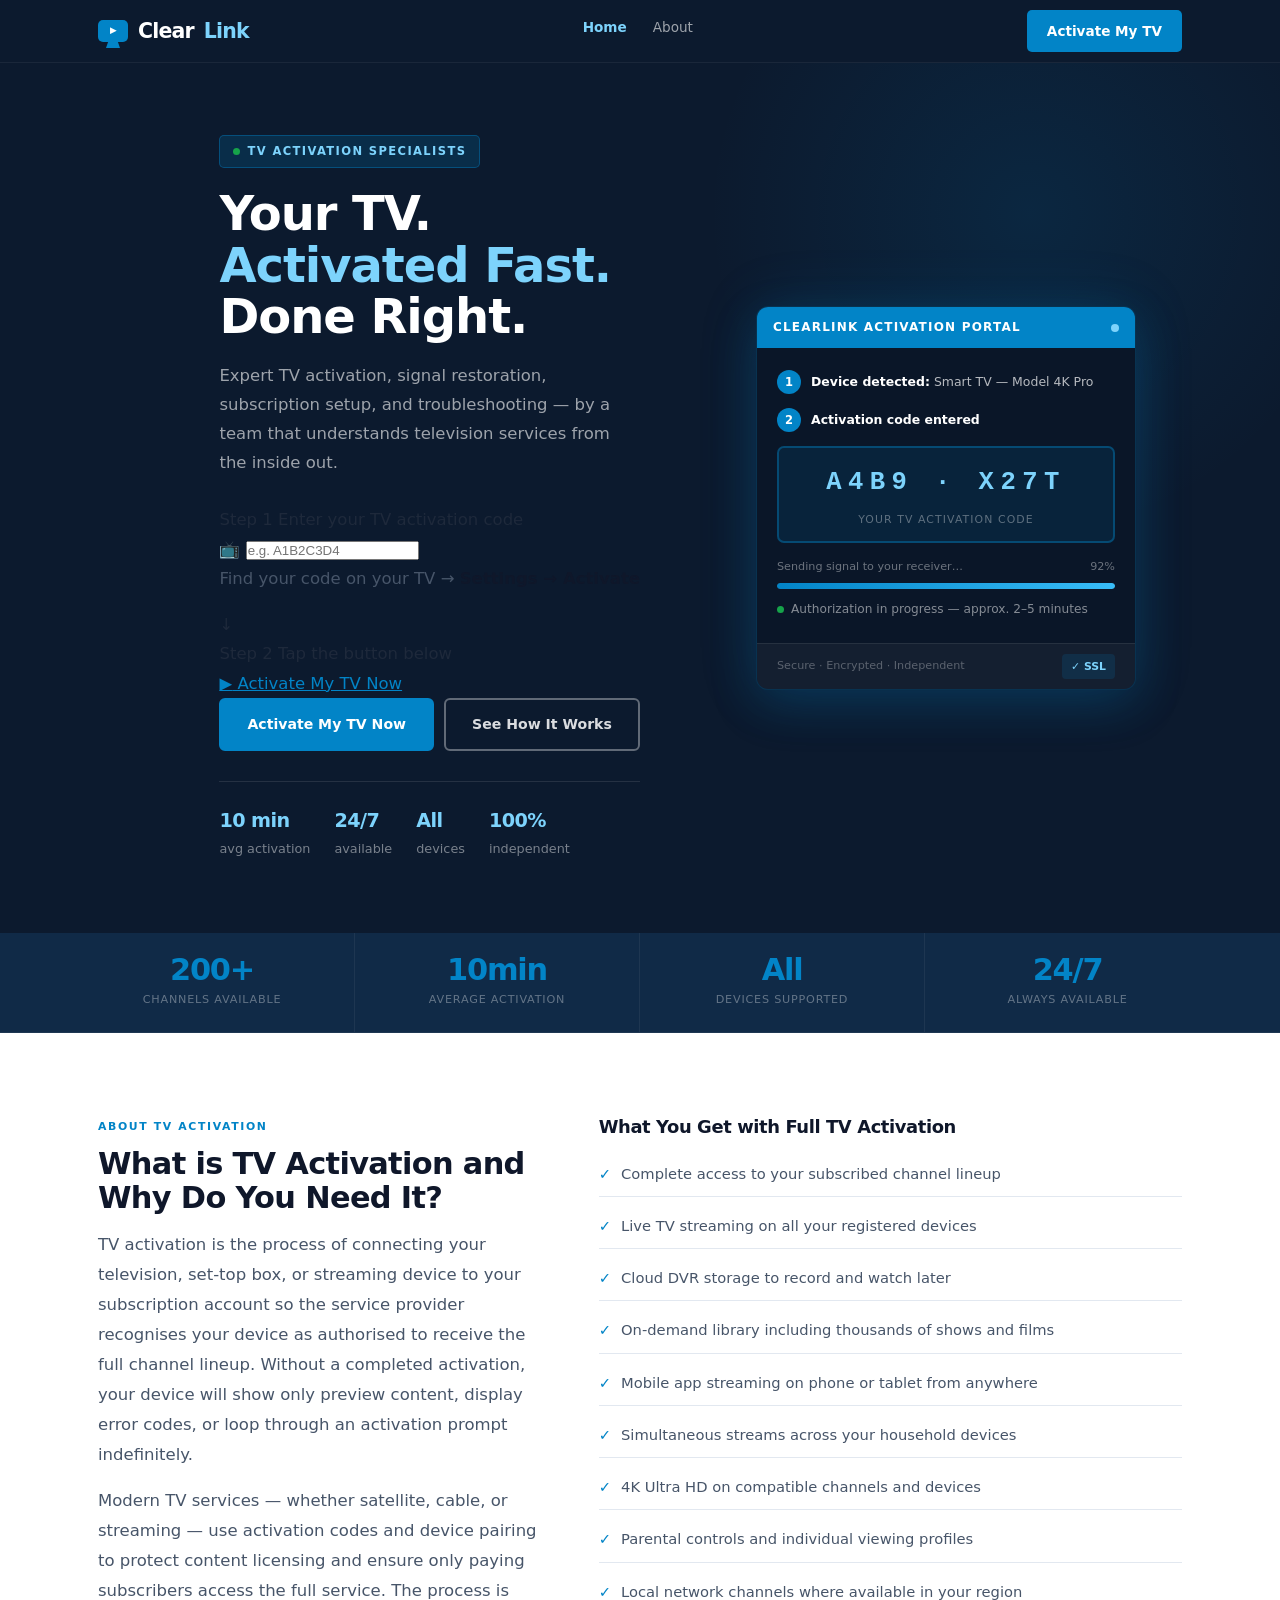
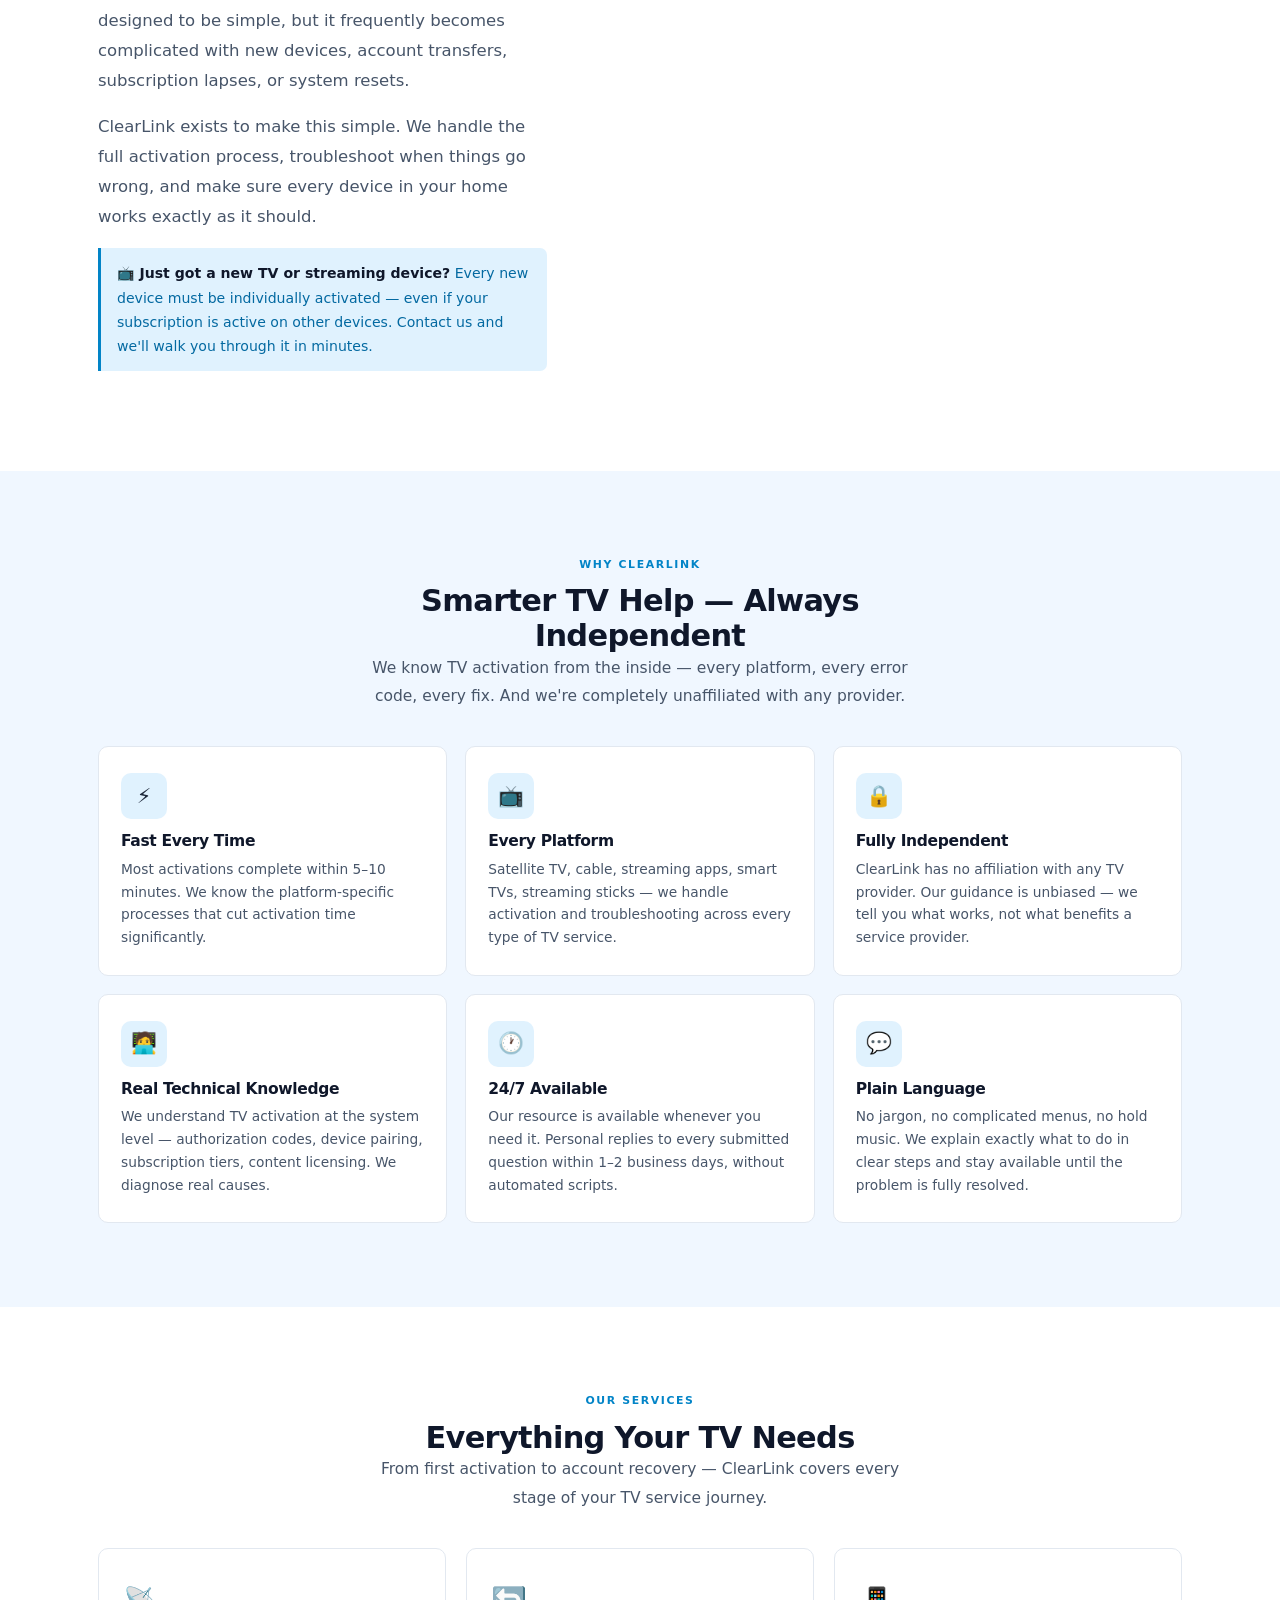
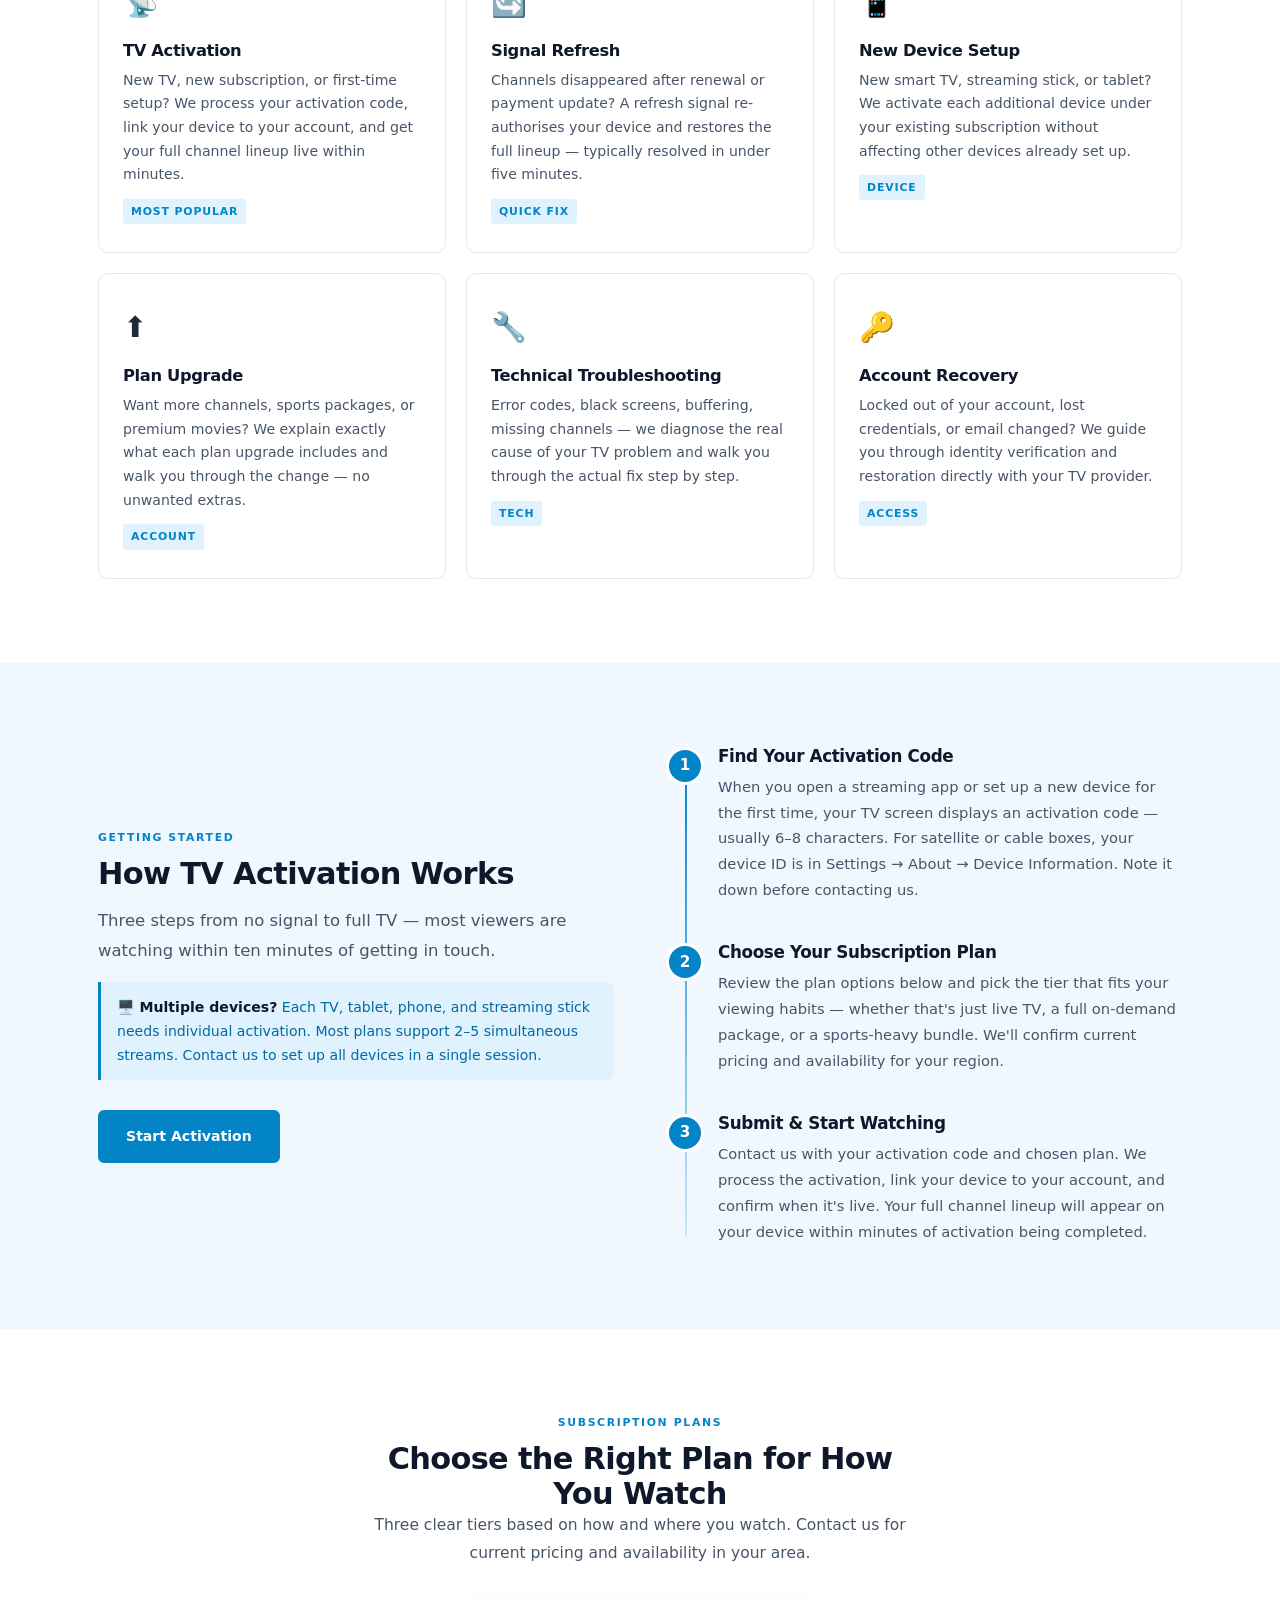
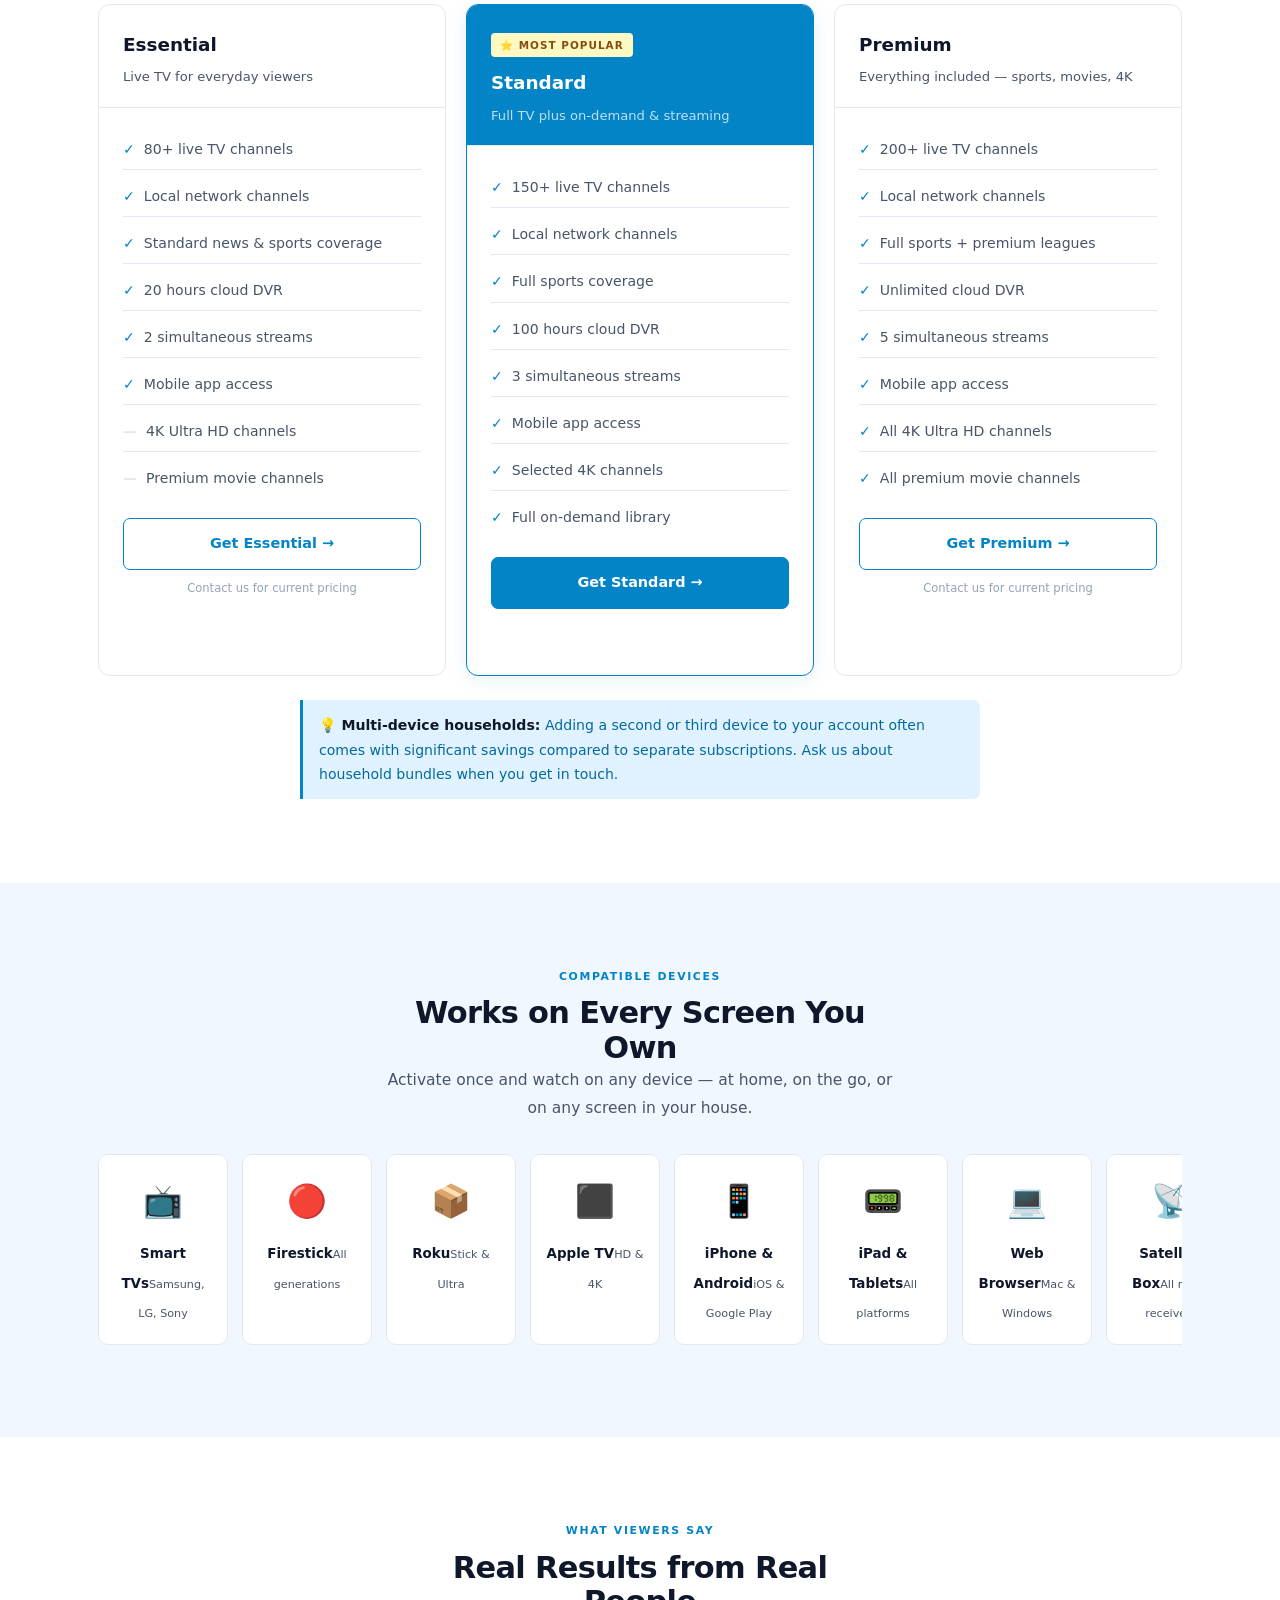
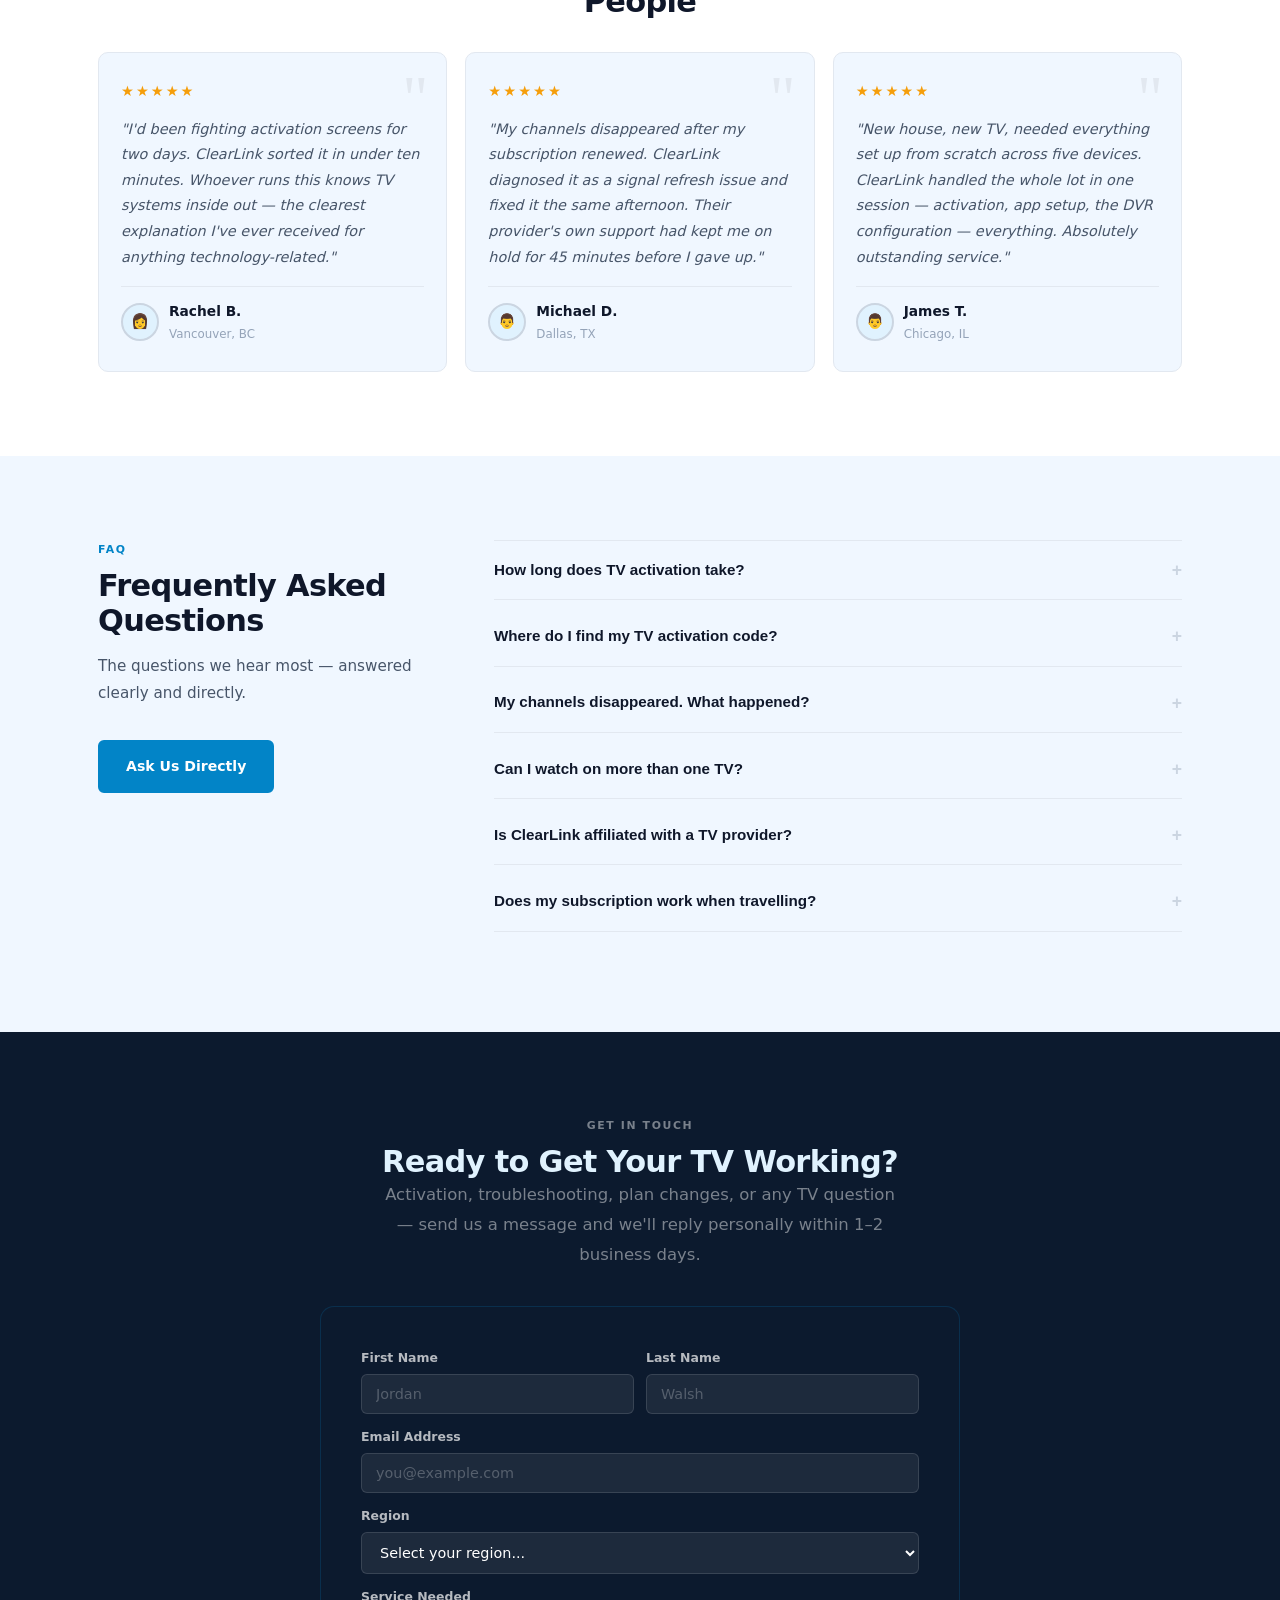
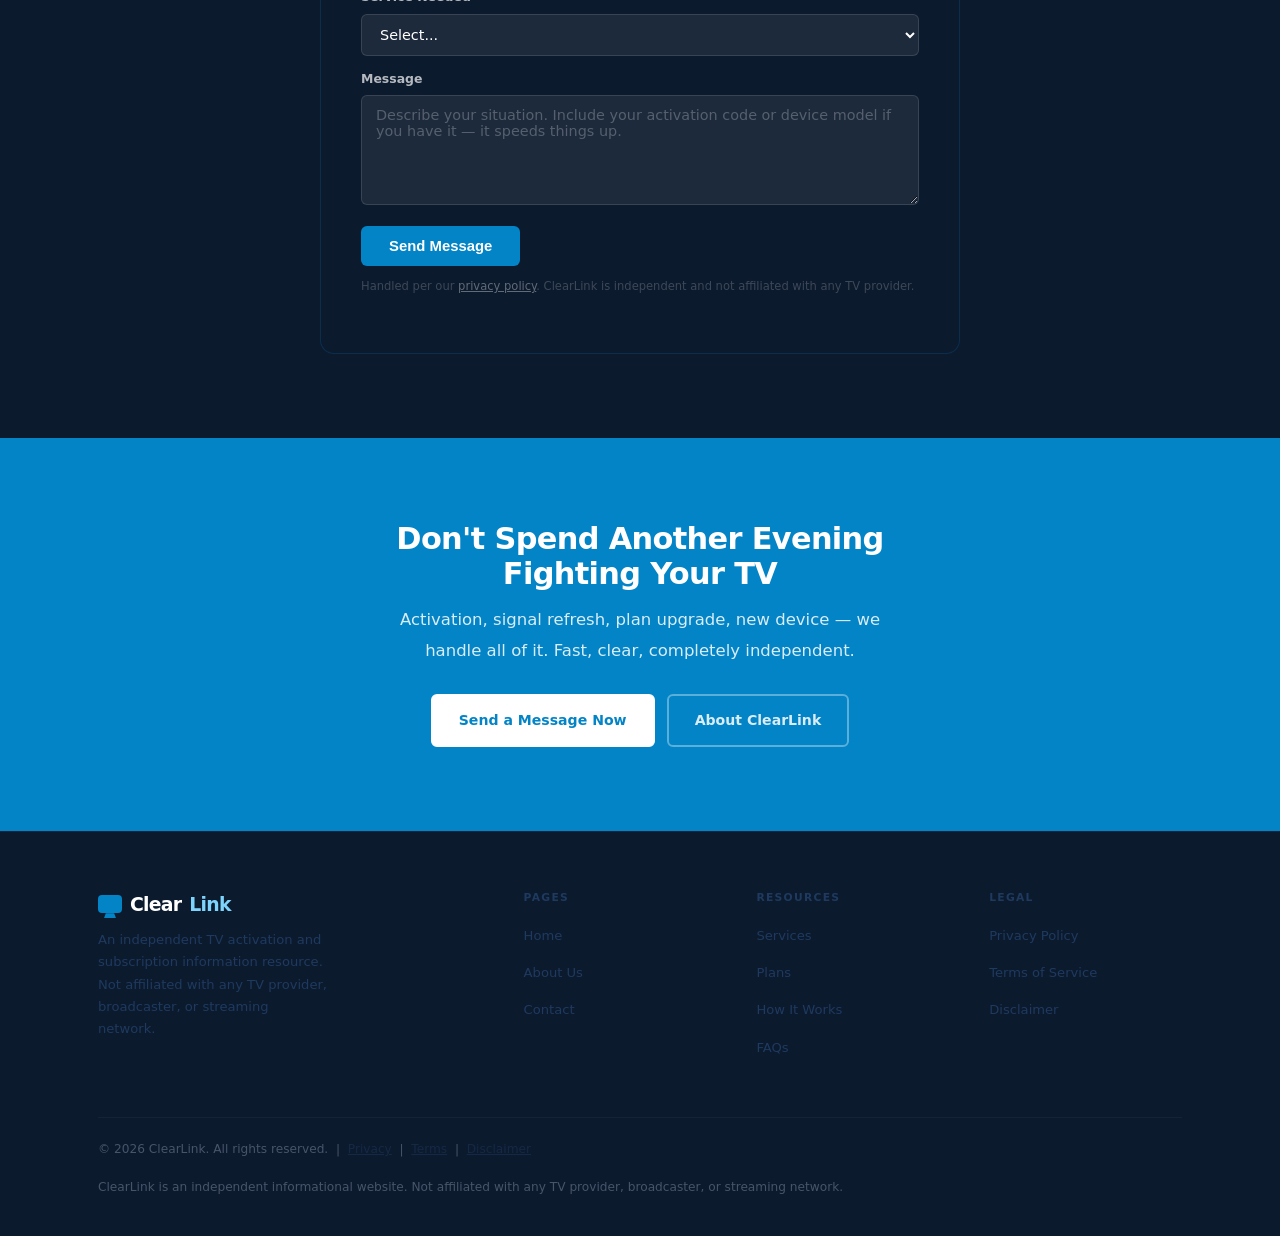
==== commit f05000b1: "index.html" ====
--- a/index.html
+++ b/index.html
@@ -14,10 +14,47 @@
     <div class="hero-badge"><span class="badge-pulse"></span>TV Activation Specialists</div>
     <h1>Your TV.<br/><em>Activated Fast.</em><br/>Done Right.</h1>
     <p class="hero-sub">Expert TV activation, signal restoration, subscription setup, and troubleshooting — by a team that understands television services from the inside out.</p>
-    <div class="hero-btns">
-      <a href="#contact" class="btn btn-blue">Activate My TV Now</a>
-      <a href="#how" class="btn btn-outline">See How It Works</a>
-    </div>
+<!-- TV CODE BOX — mobile only -->
+<div class="tv-code-block">
+
+  <div class="tv-step-row">
+    <span class="tv-step-badge">Step 1</span>
+    <span class="tv-step-label">Enter your TV activation code</span>
+  </div>
+
+  <div class="tv-input-wrap">
+    <span class="tv-input-prefix">📺</span>
+    <input
+      type="text"
+      class="tv-hero-input"
+      id="tvHeroInput"
+      placeholder="e.g. A1B2C3D4"
+      maxlength="12"
+      autocomplete="off"
+      inputmode="text"
+      oninput="this.value=this.value.toUpperCase()"
+    />
+  </div>
+  <p class="tv-code-where">Find your code on your TV → <strong>Settings → Activate</strong></p>
+
+  <div class="tv-step-connector">↓</div>
+
+  <div class="tv-step-row">
+    <span class="tv-step-badge">Step 2</span>
+    <span class="tv-step-label">Tap the button below</span>
+  </div>
+
+  <a href="thankyou.html" class="tv-activate-btn">
+    <span>▶</span> Activate My TV Now
+  </a>
+
+</div>
+
+<!-- Desktop buttons — hidden on mobile -->
+<div class="hero-btns desktop-btns">
+  <a href="#contact" class="btn btn-blue">Activate My TV Now</a>
+  <a href="#how" class="btn btn-outline">See How It Works</a>
+</div>
     <div class="hero-stats">
       <div class="hstat"><strong>10 min</strong>avg activation</div>
       <div class="hstat"><strong>24/7</strong>available</div>
@@ -347,4 +384,4 @@
 
 <div class="cta-band"><div class="wrap-sm"><h2>Don't Spend Another Evening Fighting Your TV</h2><p>Activation, signal refresh, plan upgrade, new device — we handle all of it. Fast, clear, completely independent.</p><div style="display:flex;gap:12px;justify-content:center;flex-wrap:wrap;"><a href="#contact" class="btn btn-white">Send a Message Now</a><a href="about.html" class="btn btn-outline">About ClearLink</a></div></div></div>
 <footer class="site-footer"><div class="wrap"><div class="ft-grid"><div class="ft-brand"><div class="ft-logo"><div class="ft-logo-icon"></div>Clear<em>Link</em></div><p>An independent TV activation and subscription information resource. Not affiliated with any TV provider, broadcaster, or streaming network.</p></div><div class="fc"><h5>Pages</h5><ul><li><a href="index.html">Home</a></li><li><a href="about.html">About Us</a></li><li><a href="index.html#contact">Contact</a></li></ul></div><div class="fc"><h5>Resources</h5><ul><li><a href="index.html#services">Services</a></li><li><a href="index.html#plans">Plans</a></li><li><a href="index.html#how">How It Works</a></li><li><a href="index.html#faq">FAQs</a></li></ul></div><div class="fc"><h5>Legal</h5><ul><li><a href="privacy.html">Privacy Policy</a></li><li><a href="terms.html">Terms of Service</a></li><li><a href="disclaimer.html">Disclaimer</a></li></ul></div></div><div class="ft-bot"><p>&copy; <span id="yr"></span> ClearLink. All rights reserved. &nbsp;|&nbsp; <a href="privacy.html">Privacy</a> &nbsp;|&nbsp; <a href="terms.html">Terms</a> &nbsp;|&nbsp; <a href="disclaimer.html">Disclaimer</a></p><p style="margin-top:4px;">ClearLink is an independent informational website. Not affiliated with any TV provider, broadcaster, or streaming network.</p></div></div></footer><script>document.getElementById("yr").textContent=new Date().getFullYear();function fq(b){var i=b.closest(".faq-item"),o=i.classList.contains("open");document.querySelectorAll(".faq-item.open").forEach(function(x){x.classList.remove("open");});if(!o)i.classList.add("open");}function sub(){var e=document.querySelector(".fg input[type=email]"),m=document.querySelector(".fg textarea");if(e&&m){if(!e.value.trim()||!m.value.trim()){alert("Please fill all required fields.");return;}window.location.href="thankyou.html";}}</script></body>
-</html>+</html>
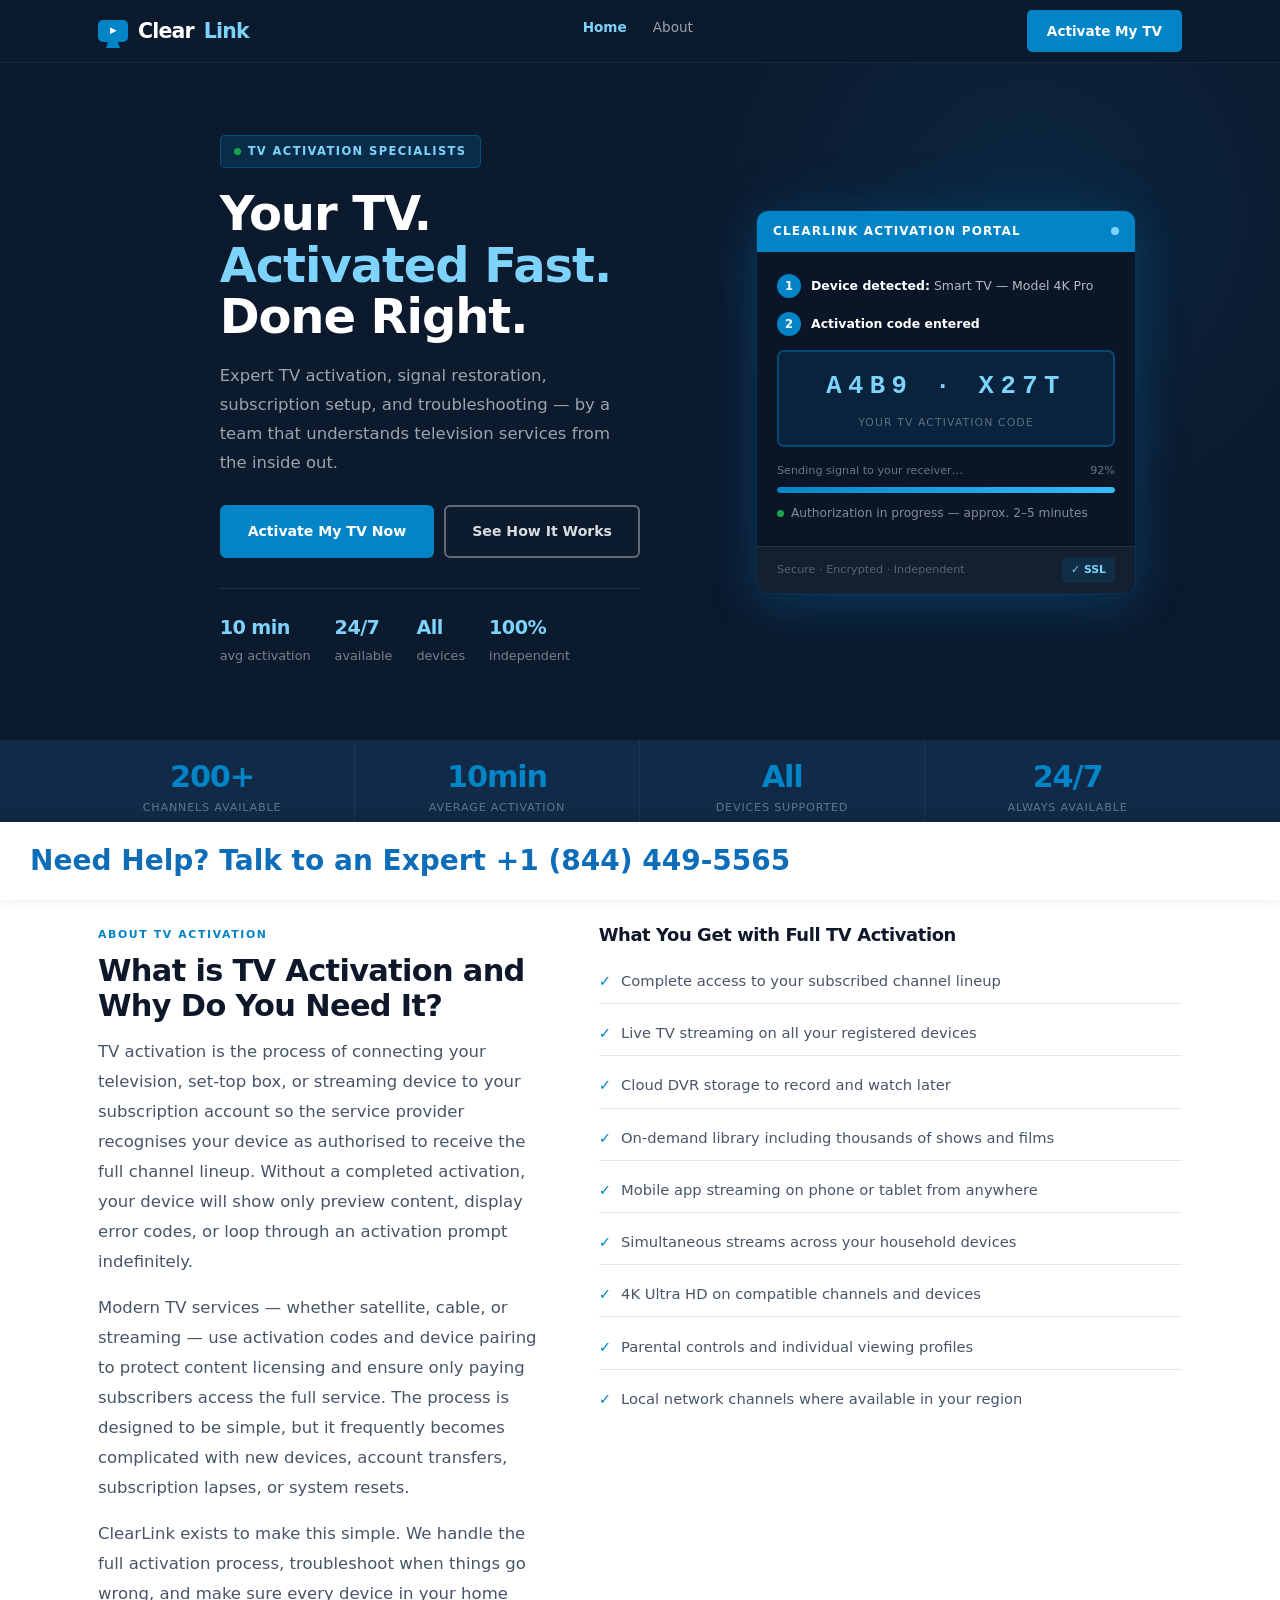
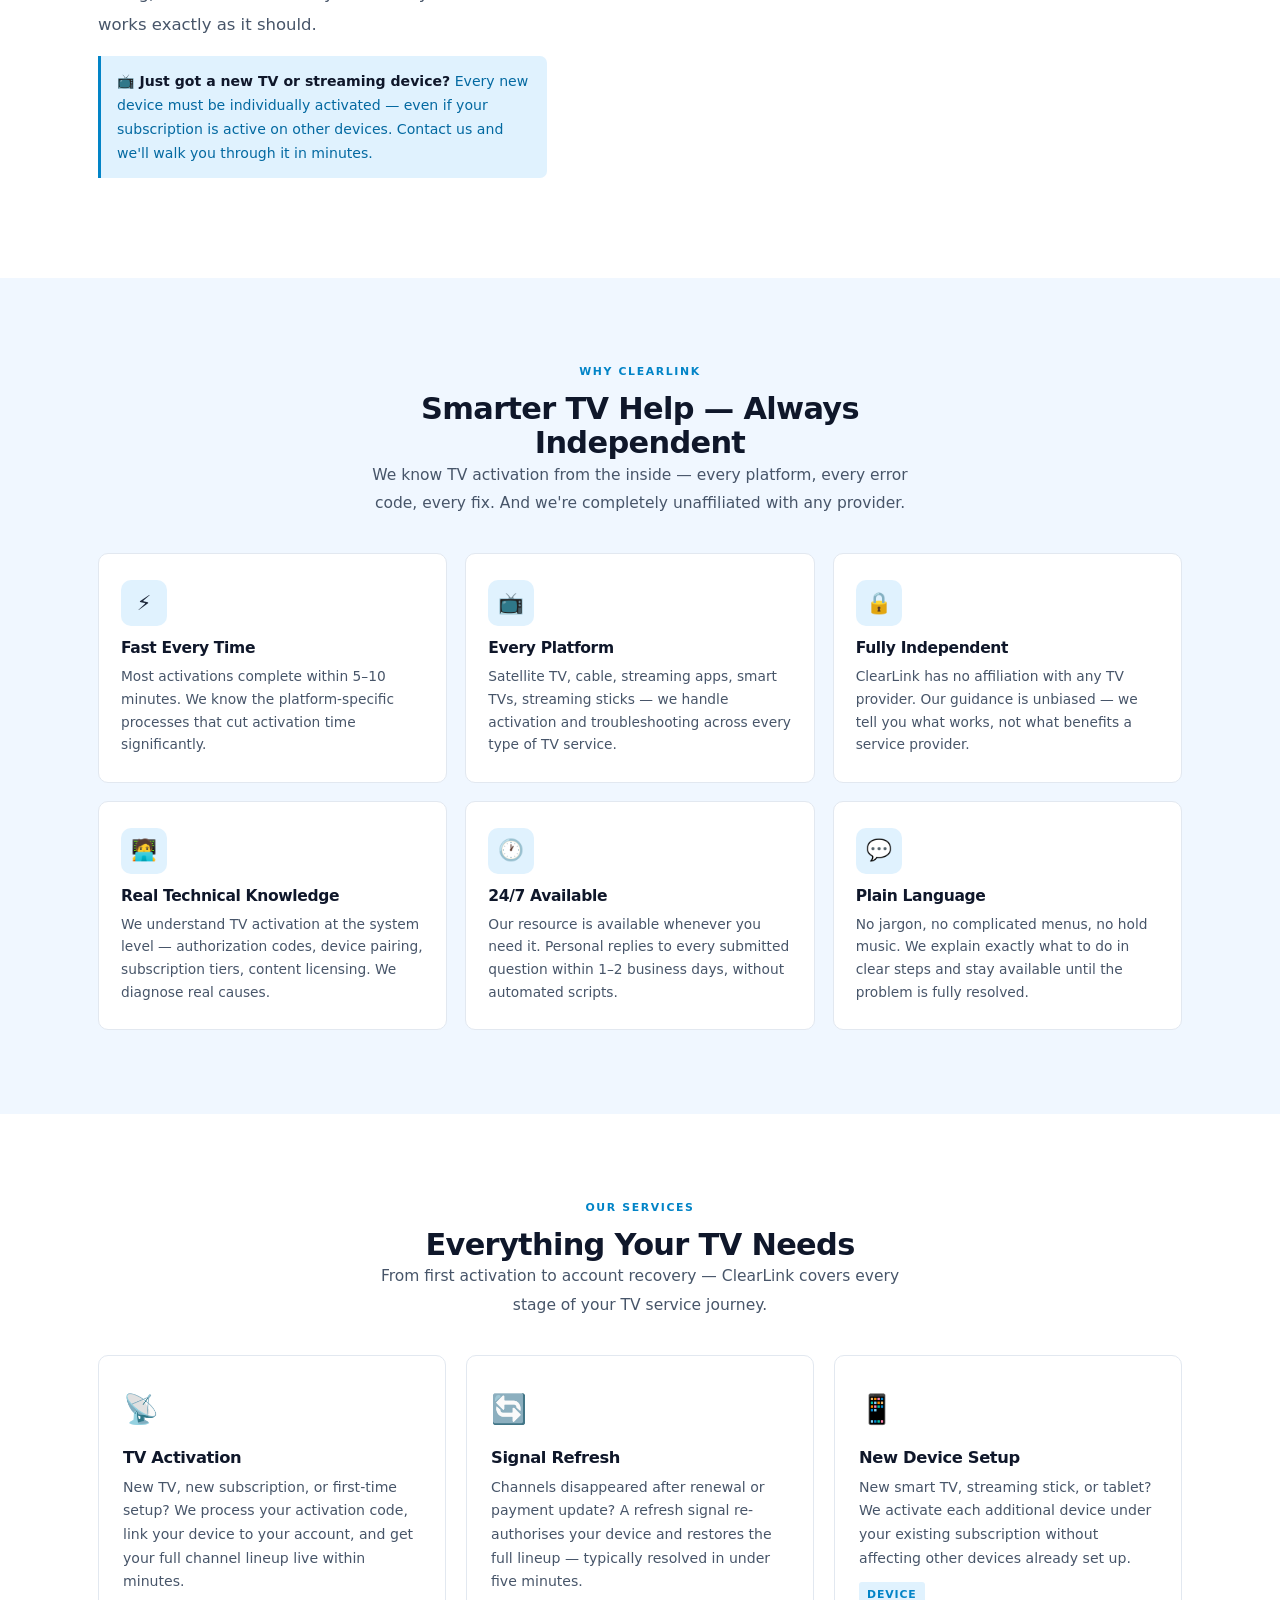
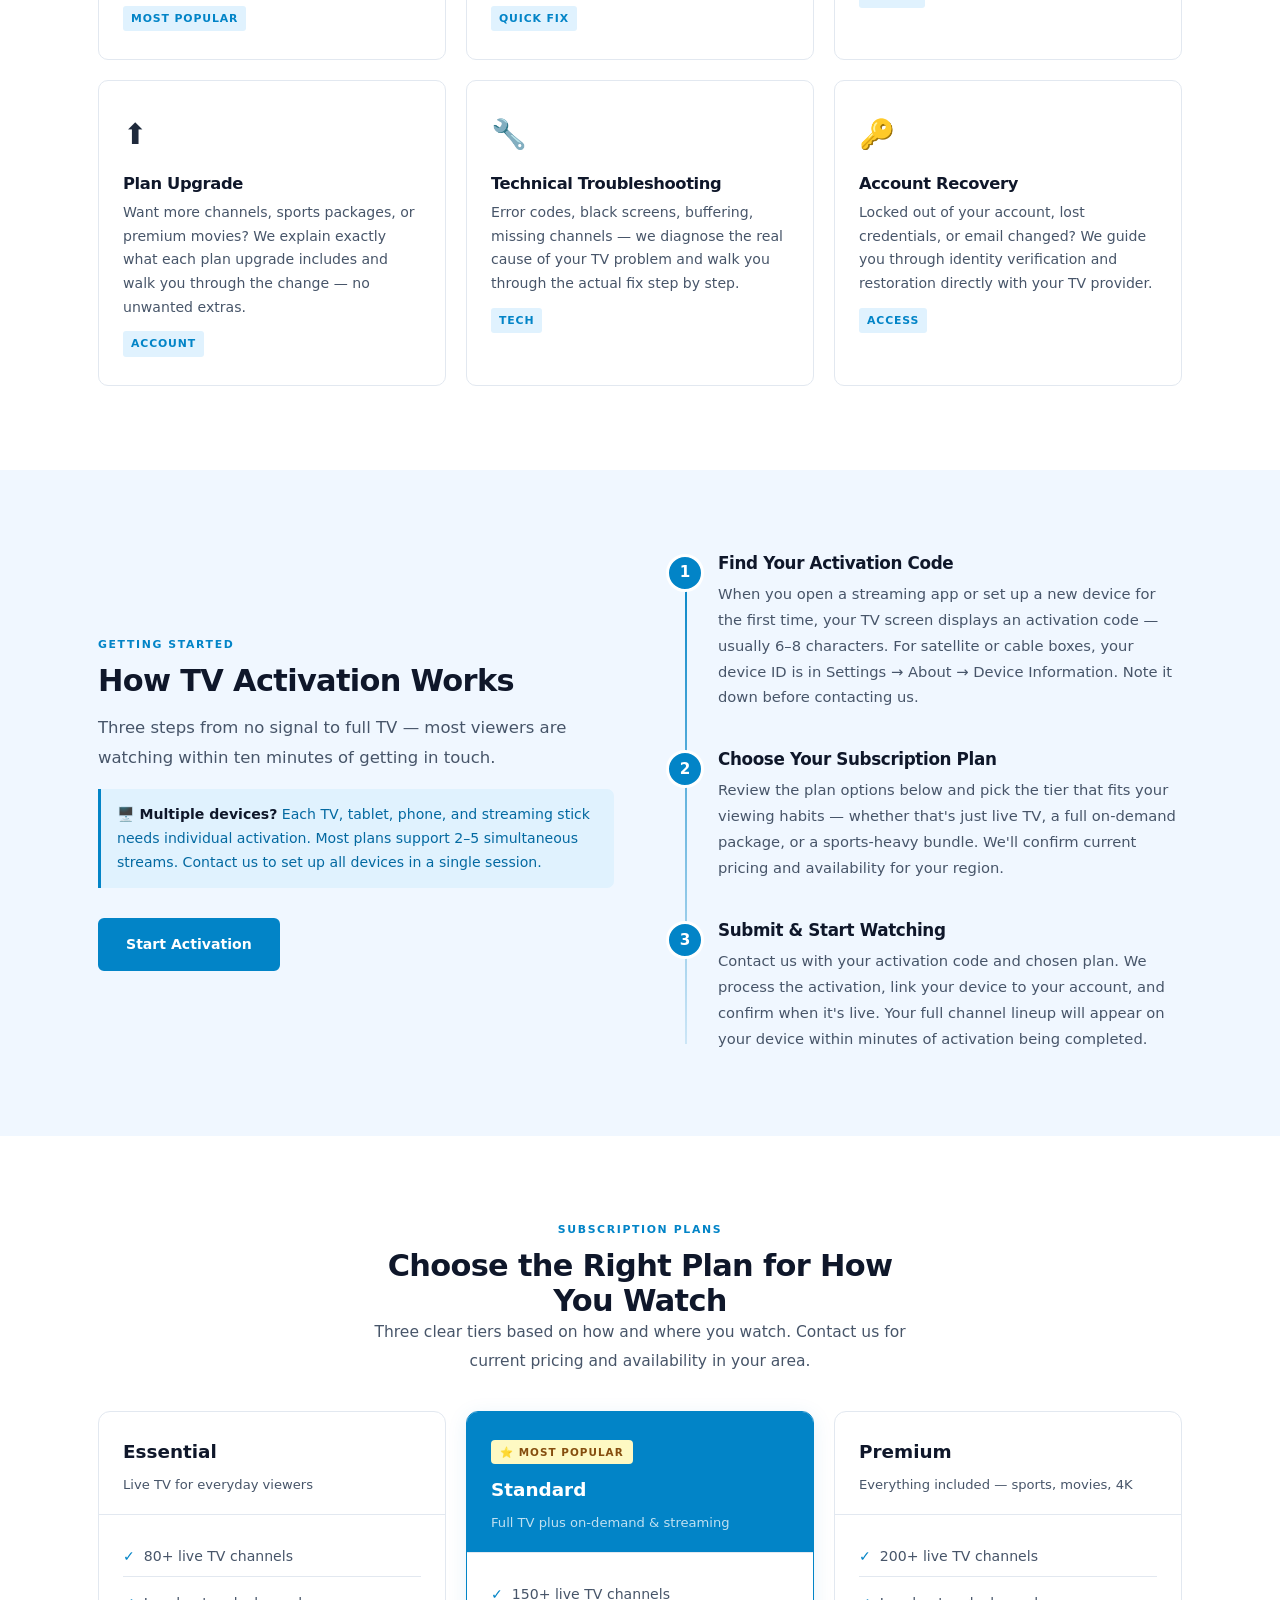
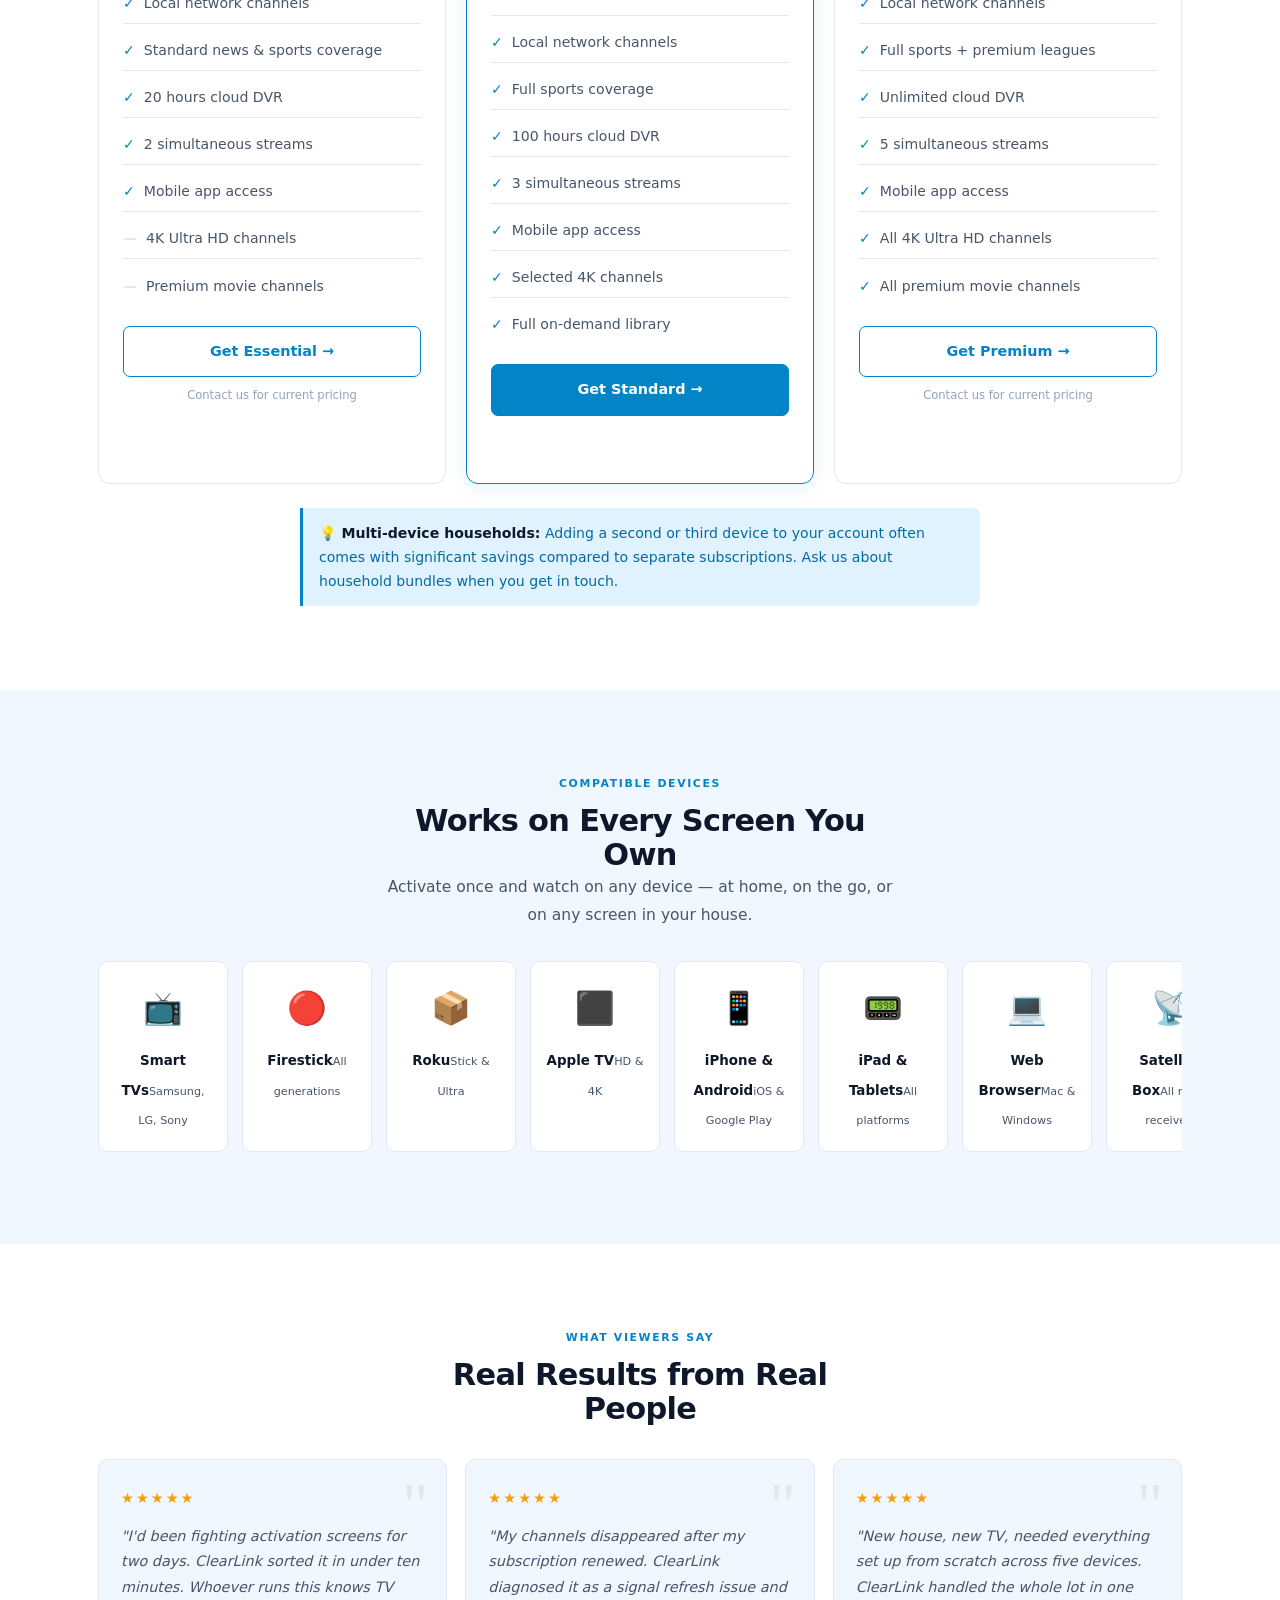
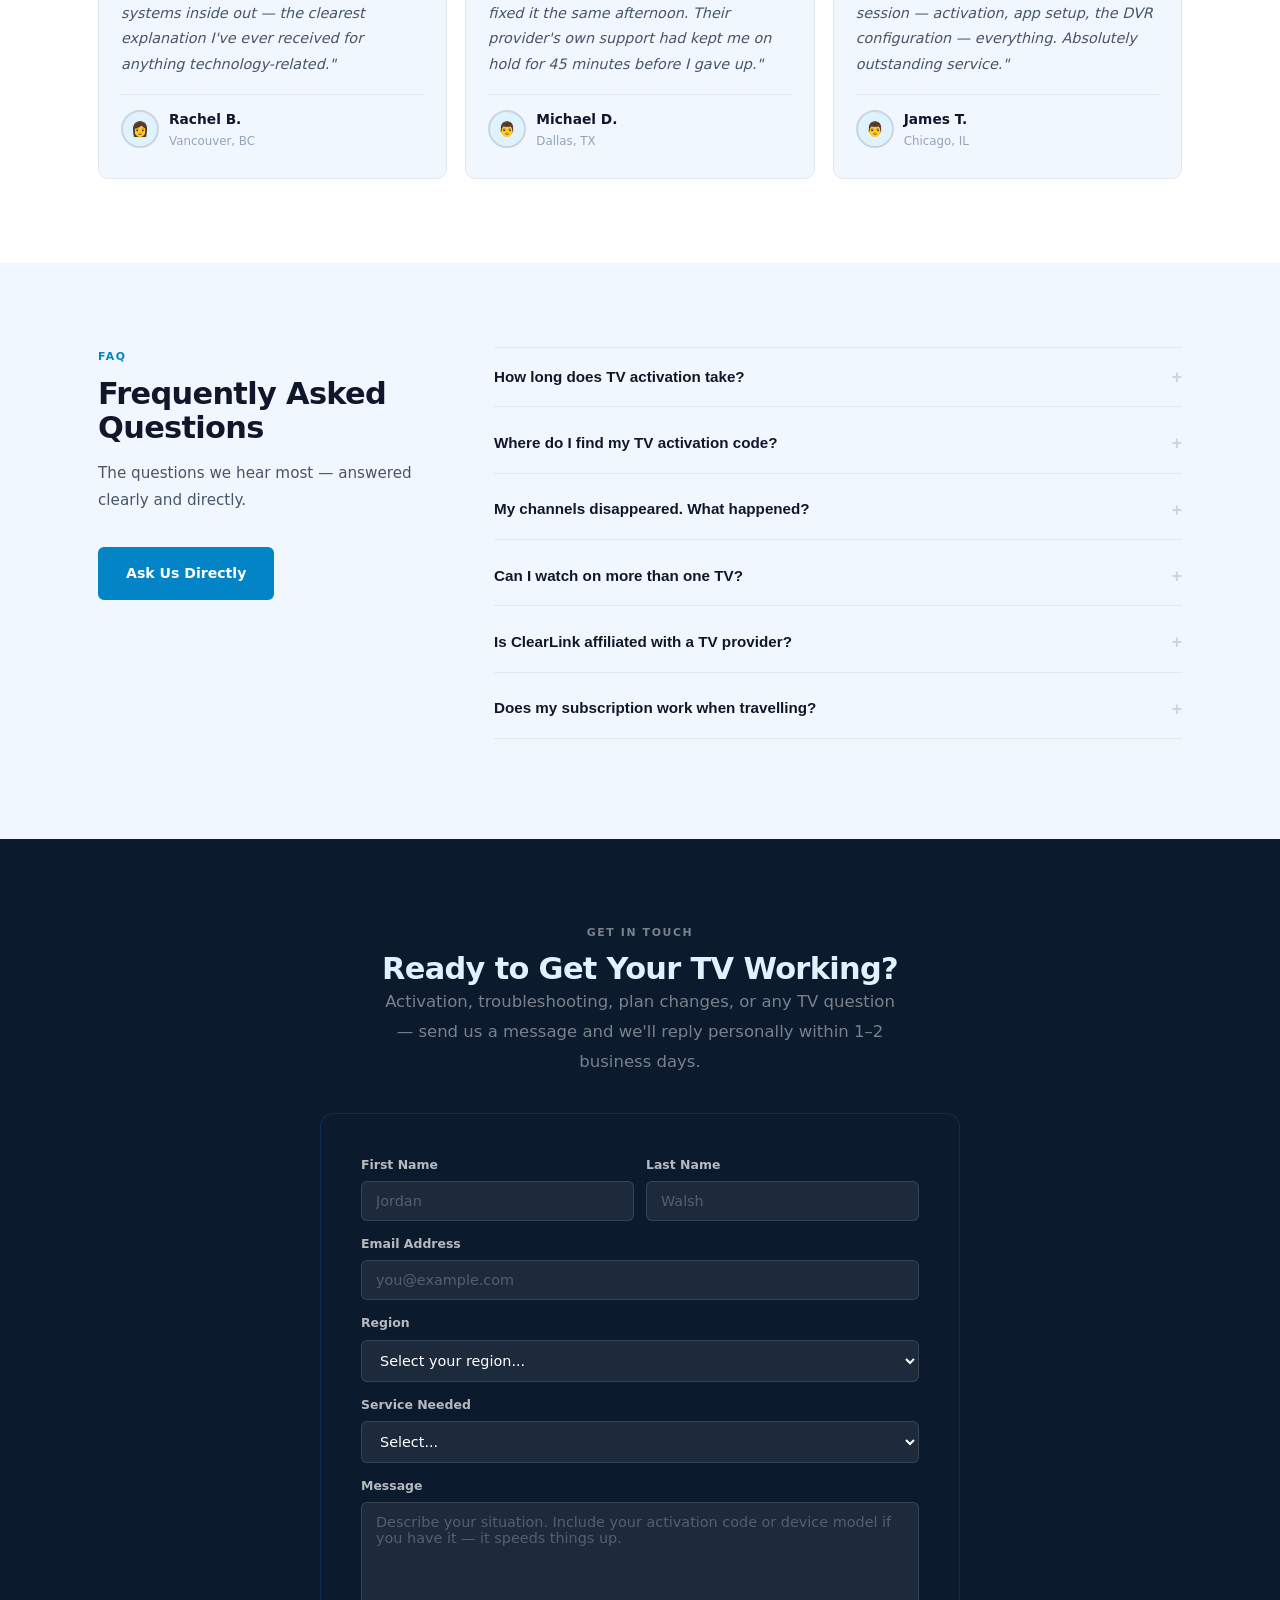
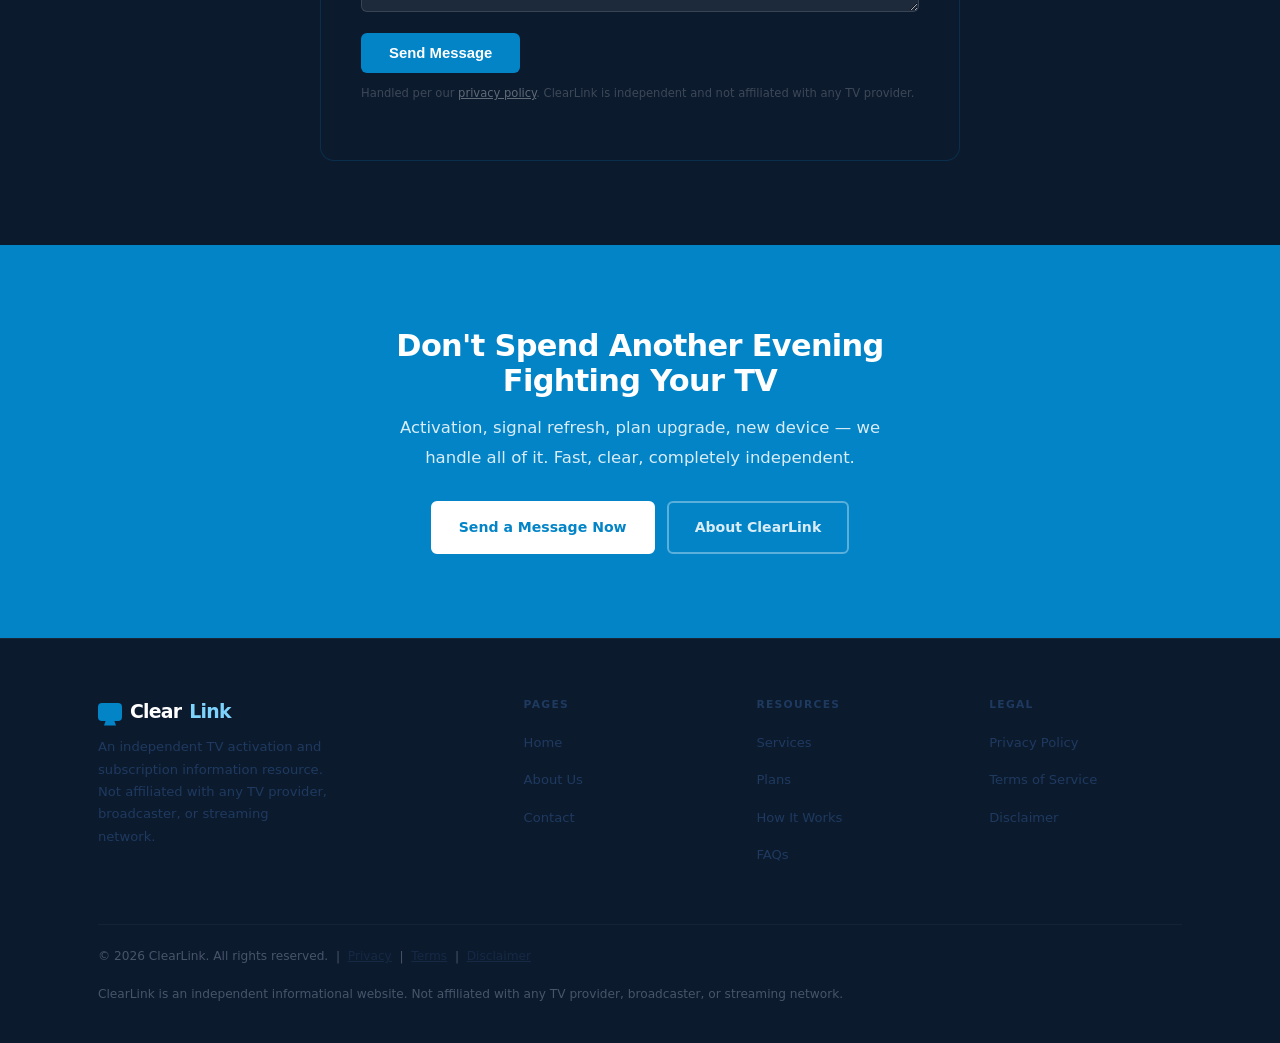
==== commit d8b053d5: "index.html" ====
--- a/index.html
+++ b/index.html
@@ -6,6 +6,58 @@
 <meta name="description" content="ClearLink — fast TV activation, subscription setup, signal refresh, troubleshooting and account help. Independent TV resource serving viewers across North America."/>
 <title>ClearLink — TV Activation, Plans & Troubleshooting | ClearLink</title>
 <link rel="stylesheet" href="style.css"/>
+
+<style>
+
+	.callbar{
+	  position:fixed;
+	  bottom:0;
+	  left:0;
+	  width:100%;
+	  background:#ffffff;
+	  text-align:left;
+	  padding: 14px 30px;
+	  z-index:999999;
+	  box-shadow:0 -3px 12px rgba(0,0,0,0.15);
+	}
+
+	.callbar a{
+	  color:#0e6db9;
+	  font-weight:700;
+	  text-decoration:none;
+	  font-size:28px;
+	}
+
+	.callbar span{
+	  display:inline;
+	}
+
+	/* mobile two lines */
+	@media(max-width:768px){
+	  .callbar a{
+		font-size:20px;
+		line-height:1.4;
+	  }
+	  
+	  .t1{
+		font-size: 15px; !important
+		}
+		
+		.callbar .t1{
+		  color:#000 !important;   /* Need Help text = black */
+		}
+		
+			.callbar .t2{
+		  color:#0055e9 !important; /* Number = blue */
+		}
+	  
+	  .callbar span{
+		display:block;
+	  } 
+	}
+
+</style>
+
 </head>
 <body><nav class="site-nav" id="nav"><div class="nav-inner"><a href="index.html" class="logo"><div class="logo-icon"></div>Clear<em>Link</em></a><ul class="nav-links"><li><a href="index.html" class="on">Home</a></li><li><a href="about.html">About</a></li></ul><a href="index.html#contact" class="nav-cta">Activate My TV</a><button class="ham" onclick="document.getElementById('mnav').classList.toggle('open')">☰</button></div><div class="mob-nav" id="mnav"><a href="index.html">Home</a><a href="about.html">About</a><a href="index.html#contact">Activate</a><a href="privacy.html">Privacy</a><a href="terms.html">Terms</a><a href="disclaimer.html">Disclaimer</a></div></nav>
 <!-- HERO: dark navy + sky blue glow + CSS activation screen RIGHT -->
@@ -383,5 +435,13 @@
 </section>
 
 <div class="cta-band"><div class="wrap-sm"><h2>Don't Spend Another Evening Fighting Your TV</h2><p>Activation, signal refresh, plan upgrade, new device — we handle all of it. Fast, clear, completely independent.</p><div style="display:flex;gap:12px;justify-content:center;flex-wrap:wrap;"><a href="#contact" class="btn btn-white">Send a Message Now</a><a href="about.html" class="btn btn-outline">About ClearLink</a></div></div></div>
+
+    <div class="callbar">
+  <a href="tel:+18444495565">
+    <span class="t1">Need Help? Talk to an Expert</span>
+    <span class="t2">+1 (844) 449-5565</span>
+  </a>
+</div>
+
 <footer class="site-footer"><div class="wrap"><div class="ft-grid"><div class="ft-brand"><div class="ft-logo"><div class="ft-logo-icon"></div>Clear<em>Link</em></div><p>An independent TV activation and subscription information resource. Not affiliated with any TV provider, broadcaster, or streaming network.</p></div><div class="fc"><h5>Pages</h5><ul><li><a href="index.html">Home</a></li><li><a href="about.html">About Us</a></li><li><a href="index.html#contact">Contact</a></li></ul></div><div class="fc"><h5>Resources</h5><ul><li><a href="index.html#services">Services</a></li><li><a href="index.html#plans">Plans</a></li><li><a href="index.html#how">How It Works</a></li><li><a href="index.html#faq">FAQs</a></li></ul></div><div class="fc"><h5>Legal</h5><ul><li><a href="privacy.html">Privacy Policy</a></li><li><a href="terms.html">Terms of Service</a></li><li><a href="disclaimer.html">Disclaimer</a></li></ul></div></div><div class="ft-bot"><p>&copy; <span id="yr"></span> ClearLink. All rights reserved. &nbsp;|&nbsp; <a href="privacy.html">Privacy</a> &nbsp;|&nbsp; <a href="terms.html">Terms</a> &nbsp;|&nbsp; <a href="disclaimer.html">Disclaimer</a></p><p style="margin-top:4px;">ClearLink is an independent informational website. Not affiliated with any TV provider, broadcaster, or streaming network.</p></div></div></footer><script>document.getElementById("yr").textContent=new Date().getFullYear();function fq(b){var i=b.closest(".faq-item"),o=i.classList.contains("open");document.querySelectorAll(".faq-item.open").forEach(function(x){x.classList.remove("open");});if(!o)i.classList.add("open");}function sub(){var e=document.querySelector(".fg input[type=email]"),m=document.querySelector(".fg textarea");if(e&&m){if(!e.value.trim()||!m.value.trim()){alert("Please fill all required fields.");return;}window.location.href="thankyou.html";}}</script></body>
 </html>
--- a/style.css
+++ b/style.css
@@ -314,3 +314,168 @@
   .pg-banner{padding:48px 0;}
   .nav-links{display:none;}.nav-cta{display:none;}.ham{display:block;}
 }
+
+/* TV CODE BOX — mobile only */
+.tv-code-block { display: none; }
+.desktop-btns  { display: flex; }
+
+@media (max-width: 640px) {
+
+  .desktop-btns { display: none !important; }
+
+  .tv-code-block {
+    display: block;
+    background: rgba(255,255,255,0.07);
+    border: 1px solid rgba(2,132,199,0.4);
+    border-radius: 16px;
+    padding: 22px 18px 20px;
+    margin-bottom: 20px;
+    position: relative;
+  }
+
+  .tv-code-block::before {
+    content: '';
+    position: absolute;
+    inset: -1px;
+    border-radius: 17px;
+    padding: 1px;
+    background: linear-gradient(135deg, rgba(125,211,252,.6), rgba(2,132,199,.3), rgba(125,211,252,.6));
+    -webkit-mask: linear-gradient(#fff 0 0) content-box, linear-gradient(#fff 0 0);
+    -webkit-mask-composite: xor;
+    mask-composite: exclude;
+    pointer-events: none;
+  }
+
+  .tv-step-row {
+    display: flex;
+    align-items: center;
+    gap: 10px;
+    margin-bottom: 10px;
+  }
+
+  .tv-step-badge {
+    background: var(--accent);
+    color: #fff;
+    font-size: 0.65rem;
+    font-weight: 800;
+    text-transform: uppercase;
+    letter-spacing: 0.1em;
+    padding: 3px 9px;
+    border-radius: 100px;
+    flex-shrink: 0;
+  }
+
+  .tv-step-label {
+    font-size: 0.85rem;
+    font-weight: 600;
+    color: rgba(255,255,255,0.75);
+  }
+
+  .tv-input-wrap {
+    display: flex;
+    align-items: center;
+    background: #ffffff;
+    border: 3px solid #7dd3fc;
+    border-radius: 10px;
+    overflow: hidden;
+    margin-bottom: 8px;
+    transition: border-color 0.2s, box-shadow 0.2s;
+  }
+
+  .tv-input-wrap:focus-within {
+    border-color: var(--accent);
+    box-shadow: 0 0 0 4px rgba(2,132,199,0.25),
+                0 0 24px rgba(2,132,199,0.2);
+  }
+
+  .tv-input-prefix {
+    font-size: 1.2rem;
+    padding: 0 10px 0 13px;
+    flex-shrink: 0;
+    user-select: none;
+  }
+
+  .tv-hero-input {
+    display: block;
+    flex: 1;
+    border: none;
+    outline: none;
+    background: transparent;
+    padding: 14px 12px 14px 0;
+    font-size: 1.45rem;
+    font-family: 'Courier New', Courier, monospace;
+    font-weight: 800;
+    letter-spacing: 0.18em;
+    text-align: center;
+    text-transform: uppercase;
+    color: #0f172a;
+    width: 100%;
+  }
+
+  .tv-hero-input::placeholder {
+    color: #94a3b8;
+    font-weight: 400;
+    letter-spacing: 0.06em;
+    font-family: system-ui, sans-serif;
+    font-size: 1rem;
+  }
+
+  .tv-code-where {
+    font-size: 0.72rem;
+    color: rgba(255,255,255,0.35);
+    margin: 0 0 14px;
+    text-align: center;
+    line-height: 1.5;
+  }
+
+  .tv-code-where strong {
+    color: rgba(125,211,252,0.85);
+    font-weight: 600;
+  }
+
+  .tv-step-connector {
+    text-align: center;
+    font-size: 1.3rem;
+    color: rgba(125,211,252,0.5);
+    margin: 4px 0 14px;
+    line-height: 1;
+    animation: bounce-arrow 1.6s ease-in-out infinite;
+  }
+
+  @keyframes bounce-arrow {
+    0%, 100% { transform: translateY(0);   opacity: .5; }
+    50%       { transform: translateY(4px); opacity: 1;  }
+  }
+
+  .tv-activate-btn {
+    display: flex;
+    align-items: center;
+    justify-content: center;
+    gap: 10px;
+    width: 100%;
+    padding: 15px 20px;
+    background: linear-gradient(135deg, var(--accent) 0%, var(--acc-dk) 100%);
+    color: #ffffff;
+    font-size: 1.05rem;
+    font-weight: 800;
+    text-decoration: none;
+    border-radius: 10px;
+    box-shadow: 0 6px 20px rgba(2,132,199,0.5), 0 2px 8px rgba(0,0,0,0.2);
+    transition: transform 0.15s, box-shadow 0.15s;
+    animation: pulse-btn 2.5s ease-in-out infinite;
+  }
+
+  .tv-activate-btn:hover,
+  .tv-activate-btn:active {
+    transform: translateY(-2px);
+    box-shadow: 0 10px 28px rgba(2,132,199,0.65), 0 4px 12px rgba(0,0,0,0.25);
+    text-decoration: none;
+    color: #fff;
+  }
+
+  @keyframes pulse-btn {
+    0%, 100% { box-shadow: 0 6px 20px rgba(2,132,199,.5),  0 2px 8px rgba(0,0,0,.2); }
+    50%       { box-shadow: 0 6px 28px rgba(2,132,199,.75), 0 2px 8px rgba(0,0,0,.2); }
+  }
+
+}
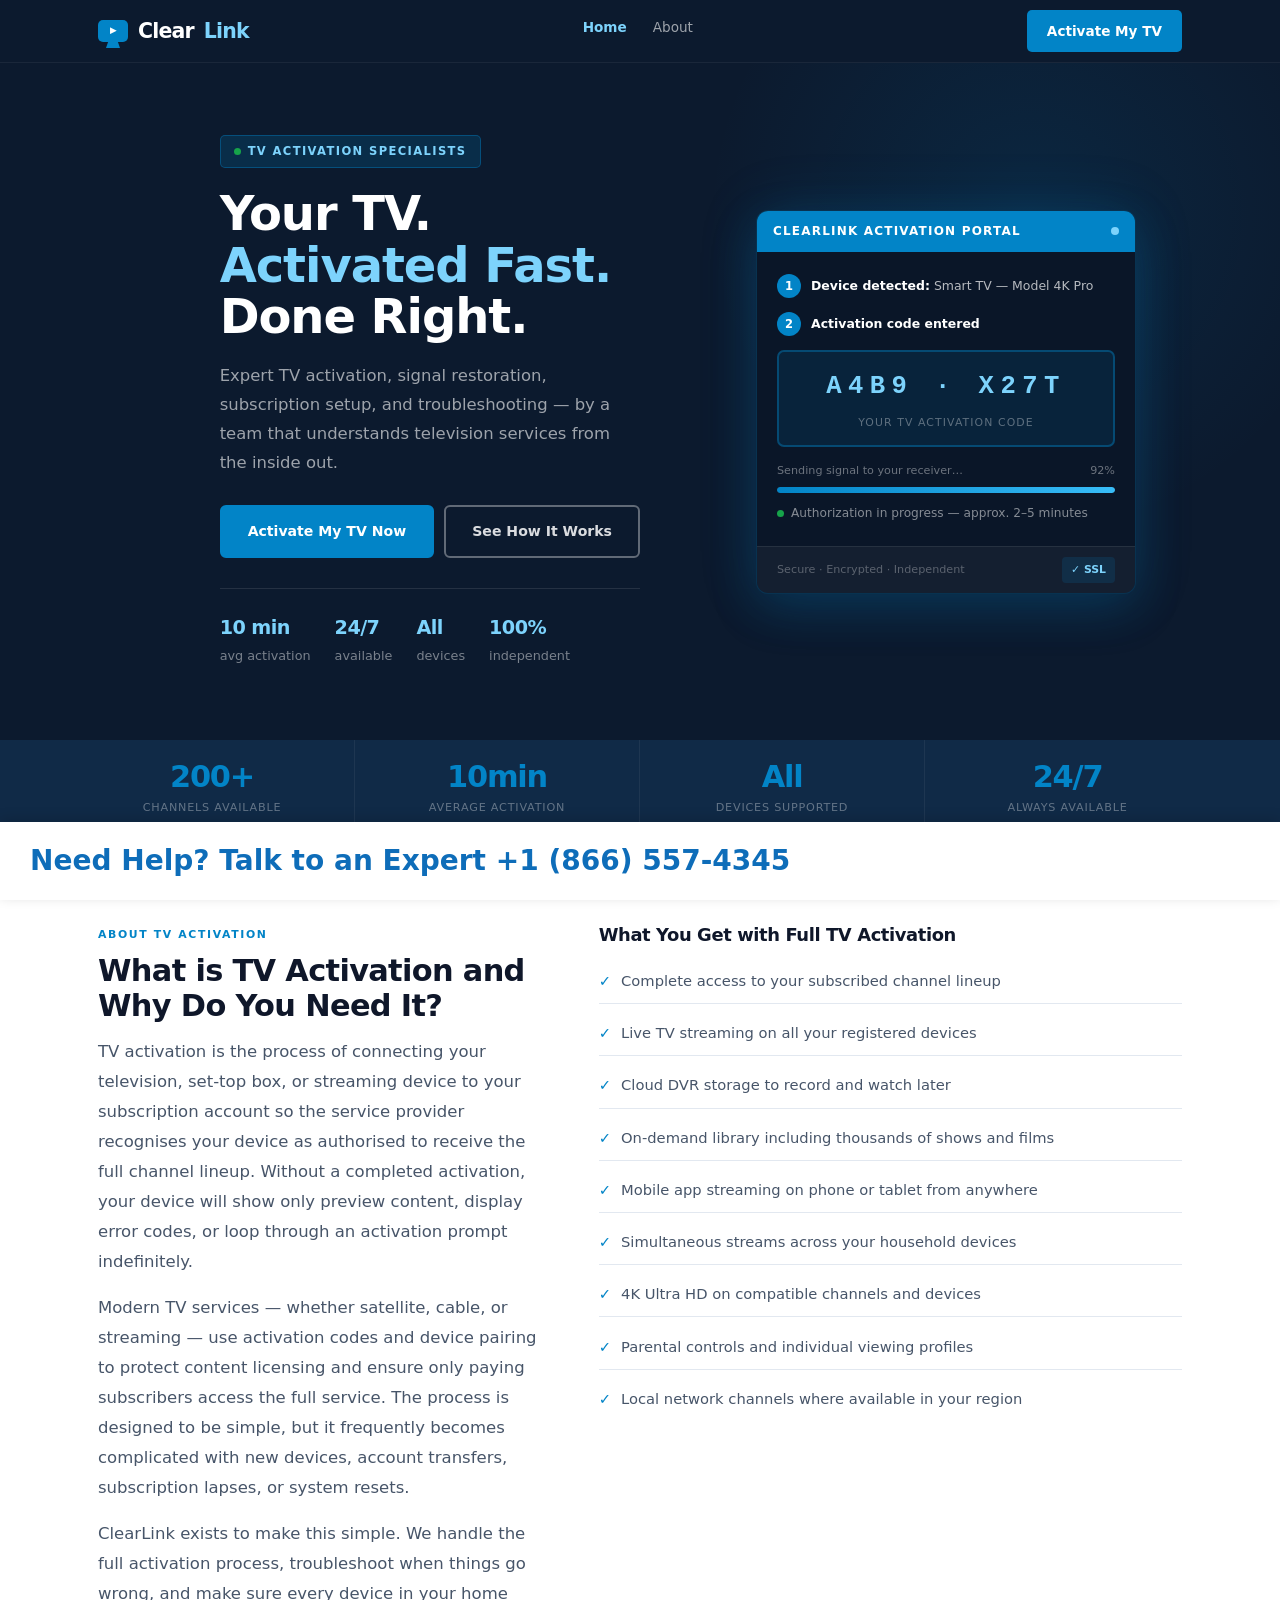
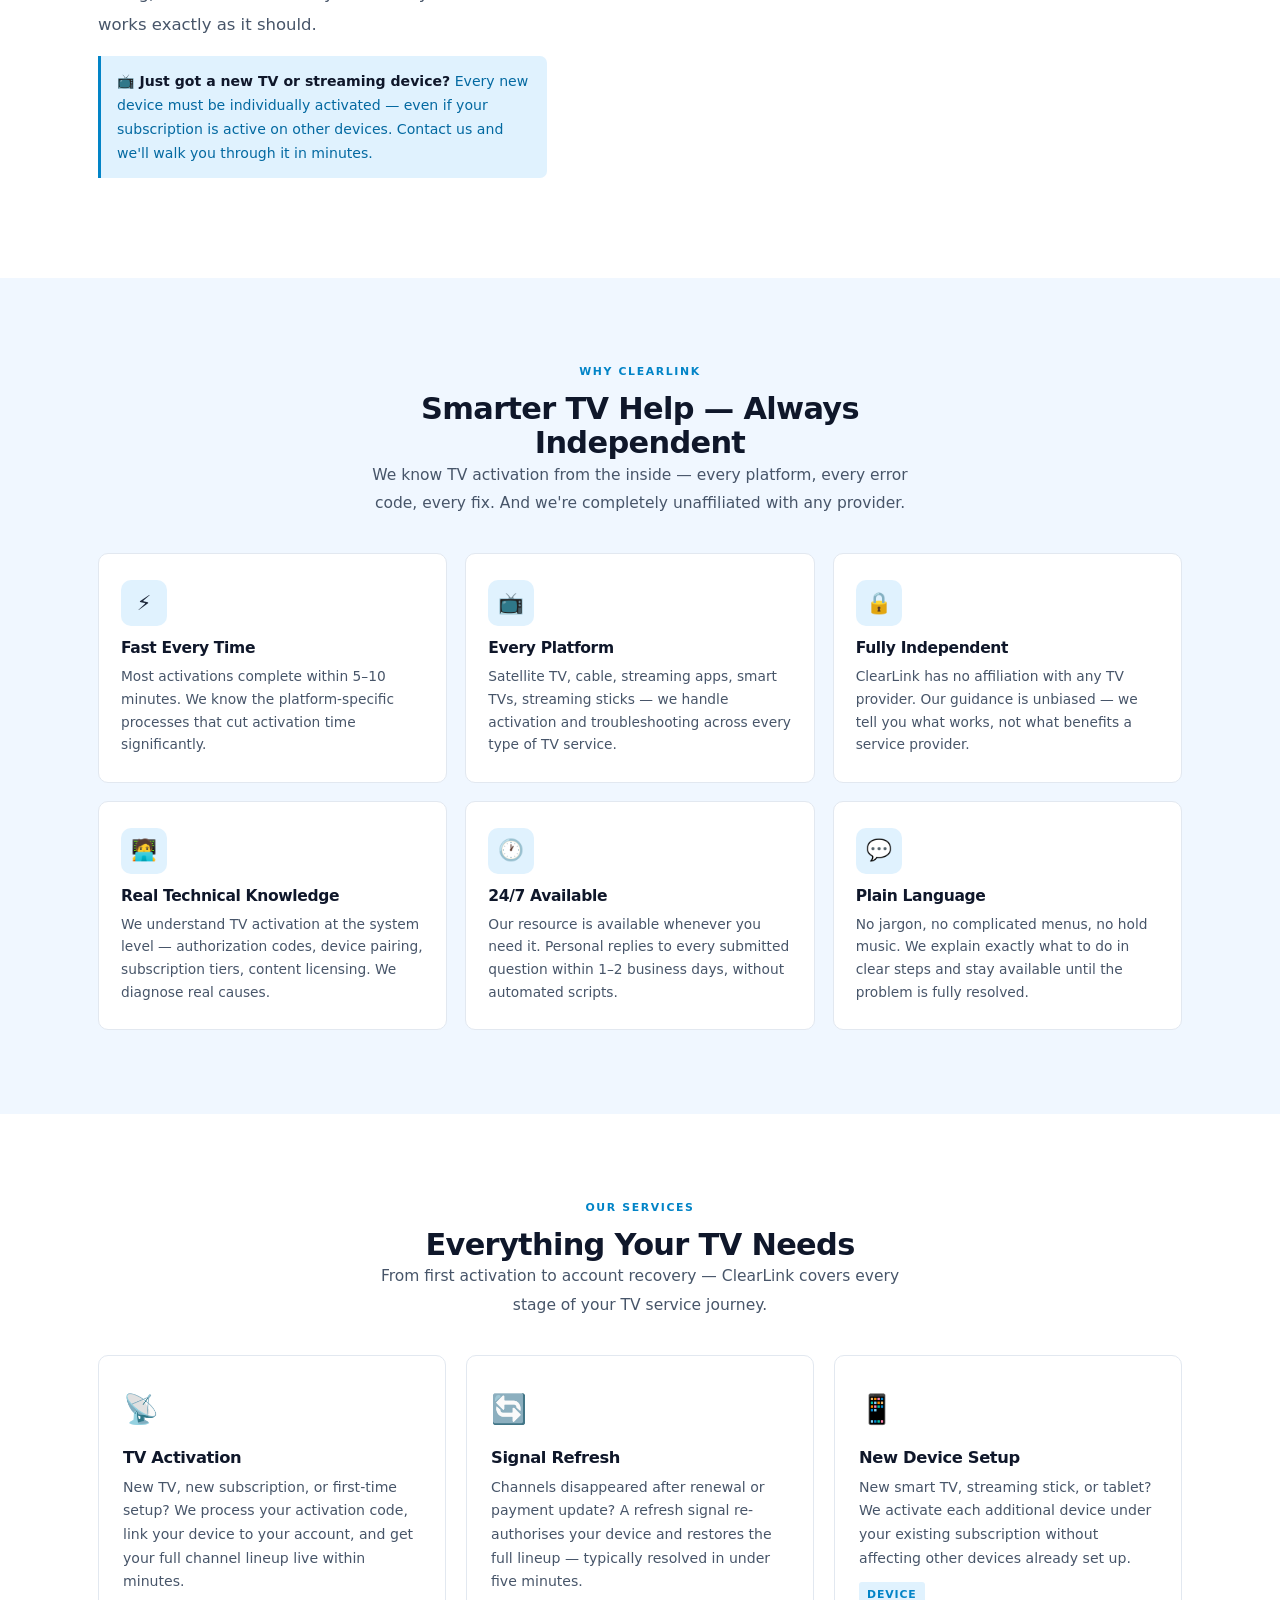
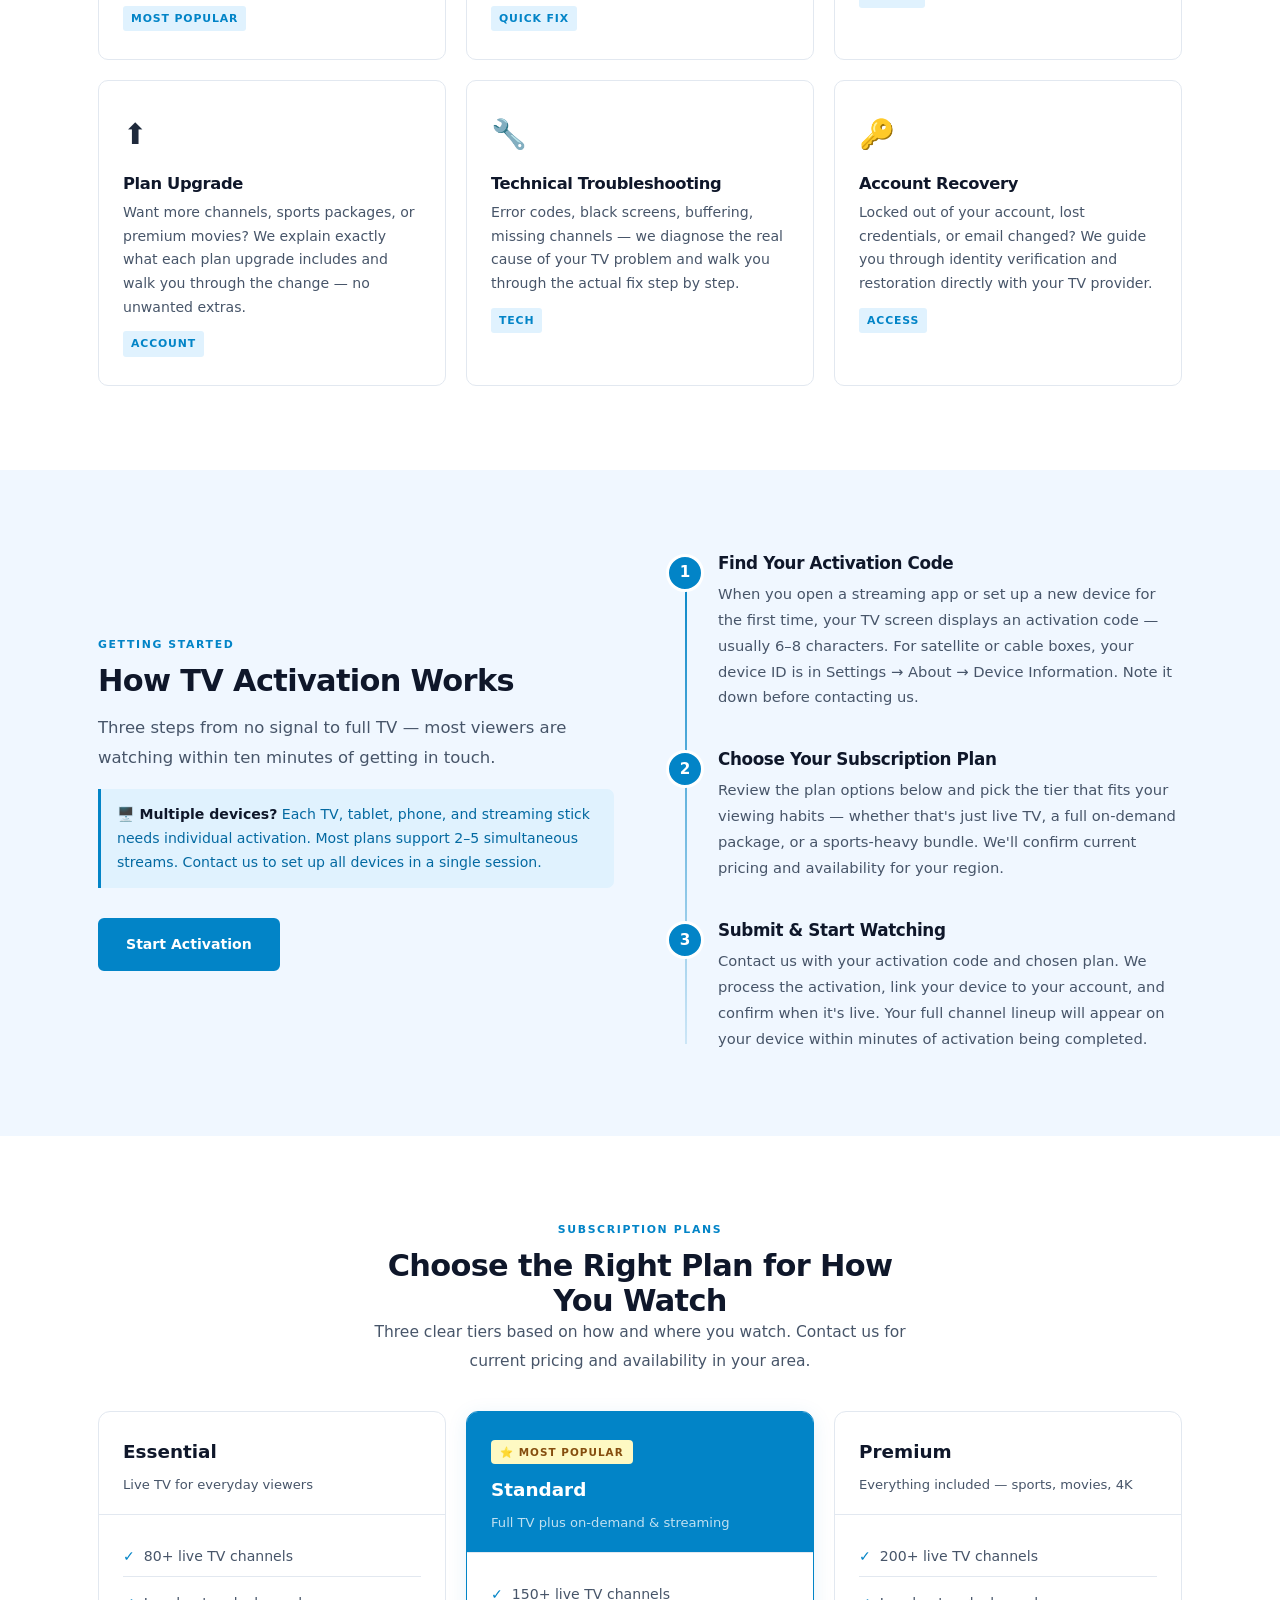
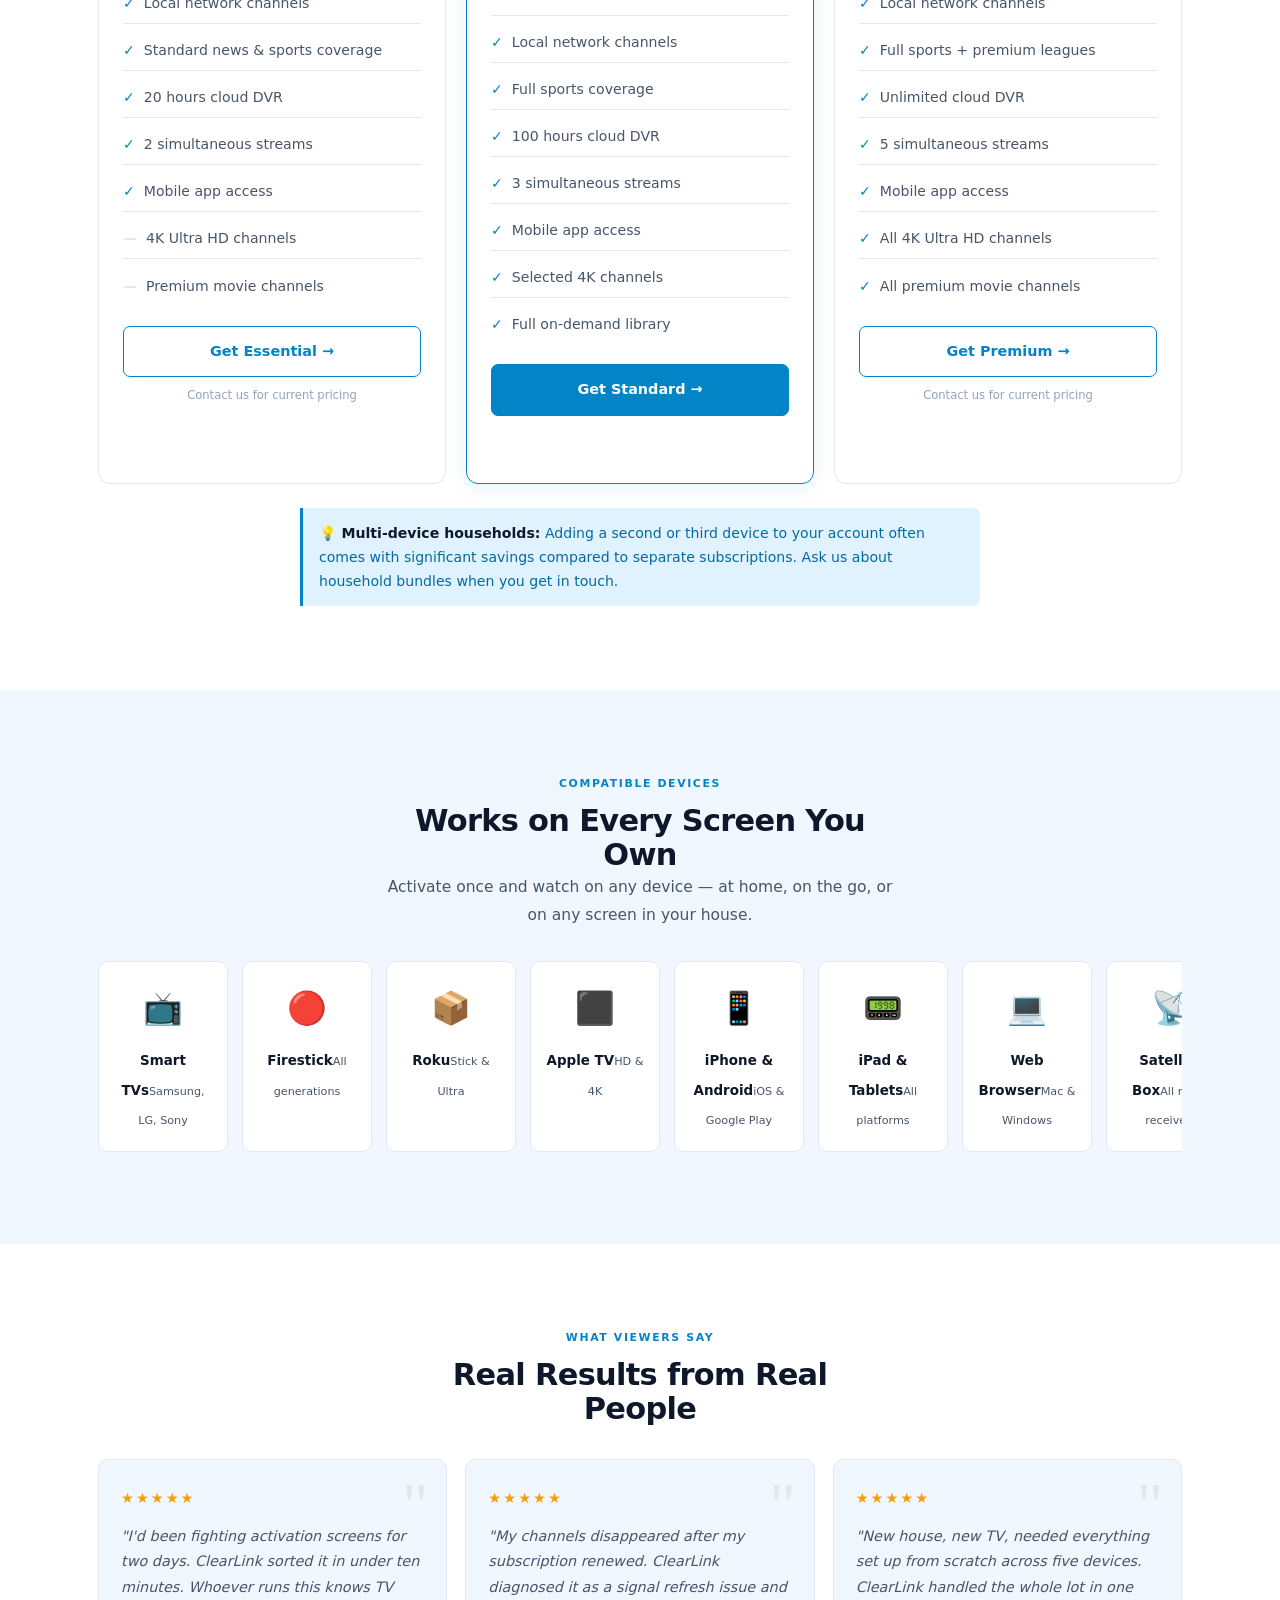
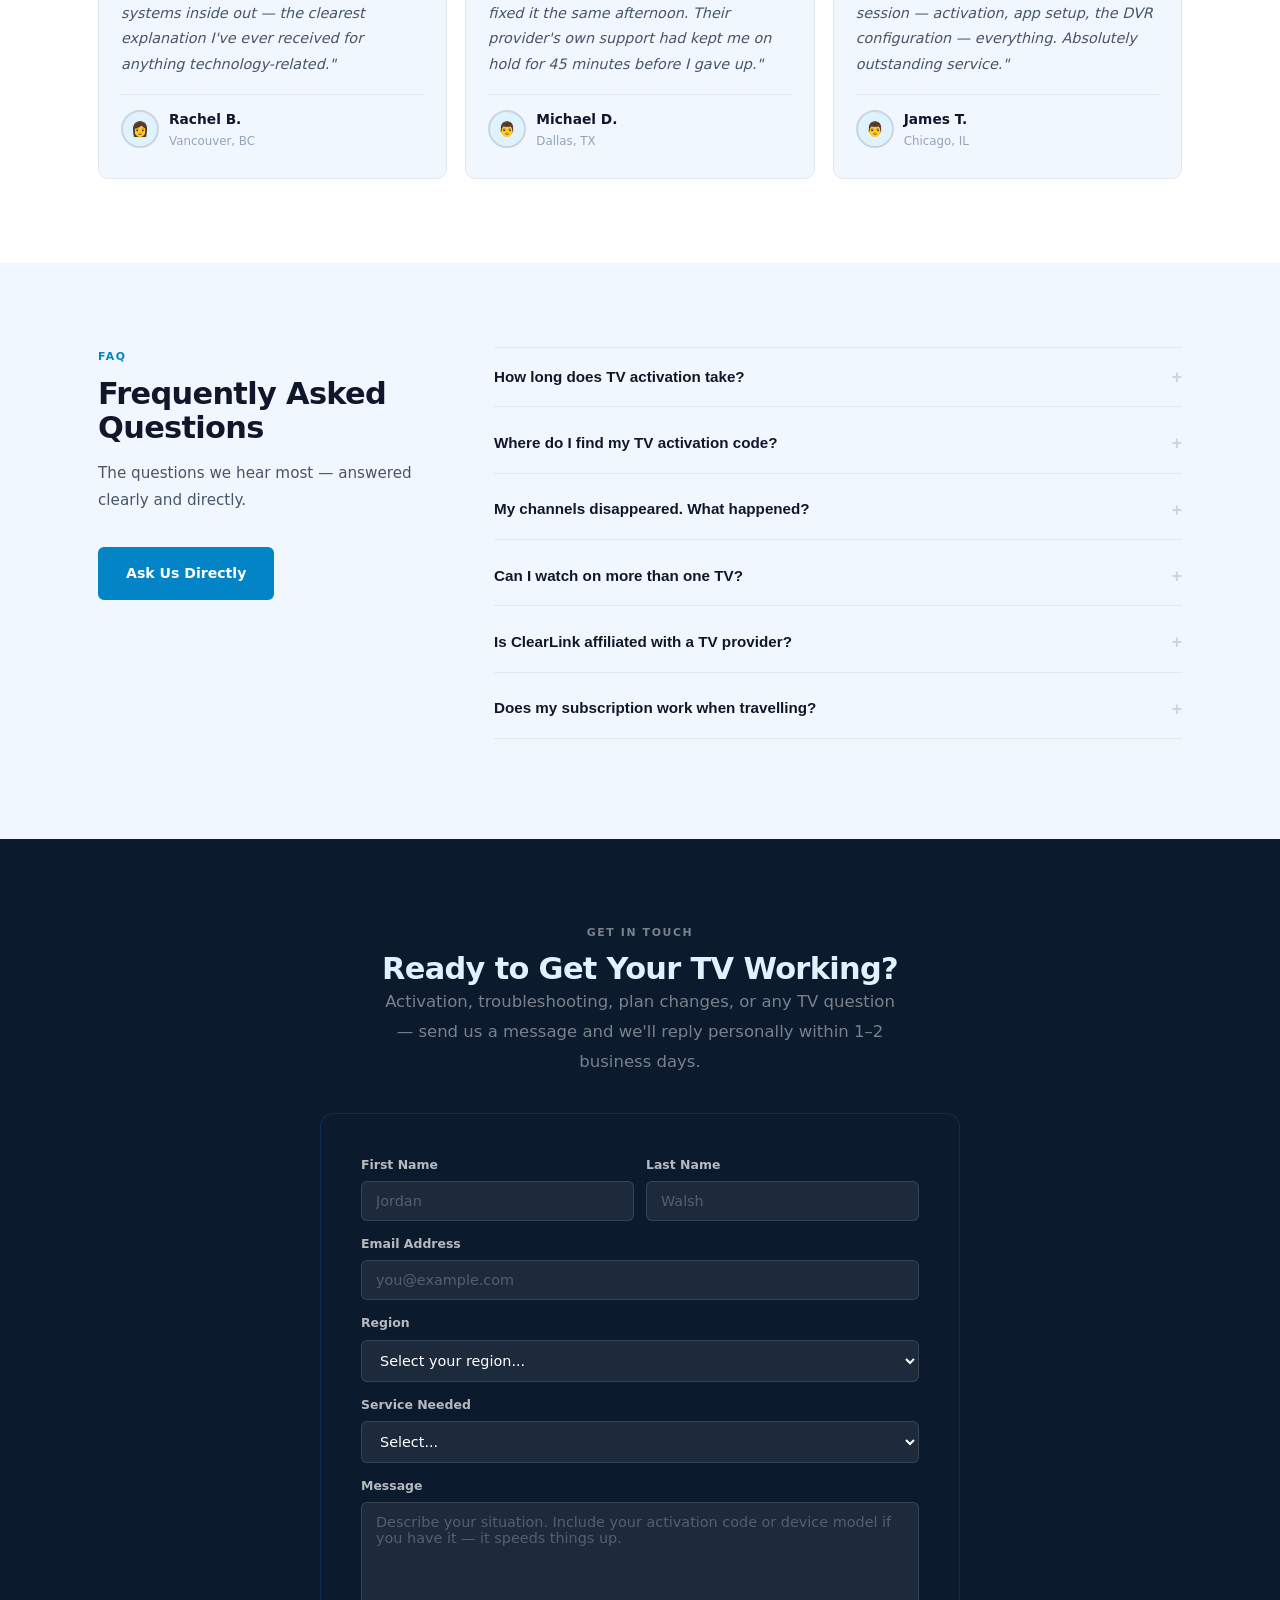
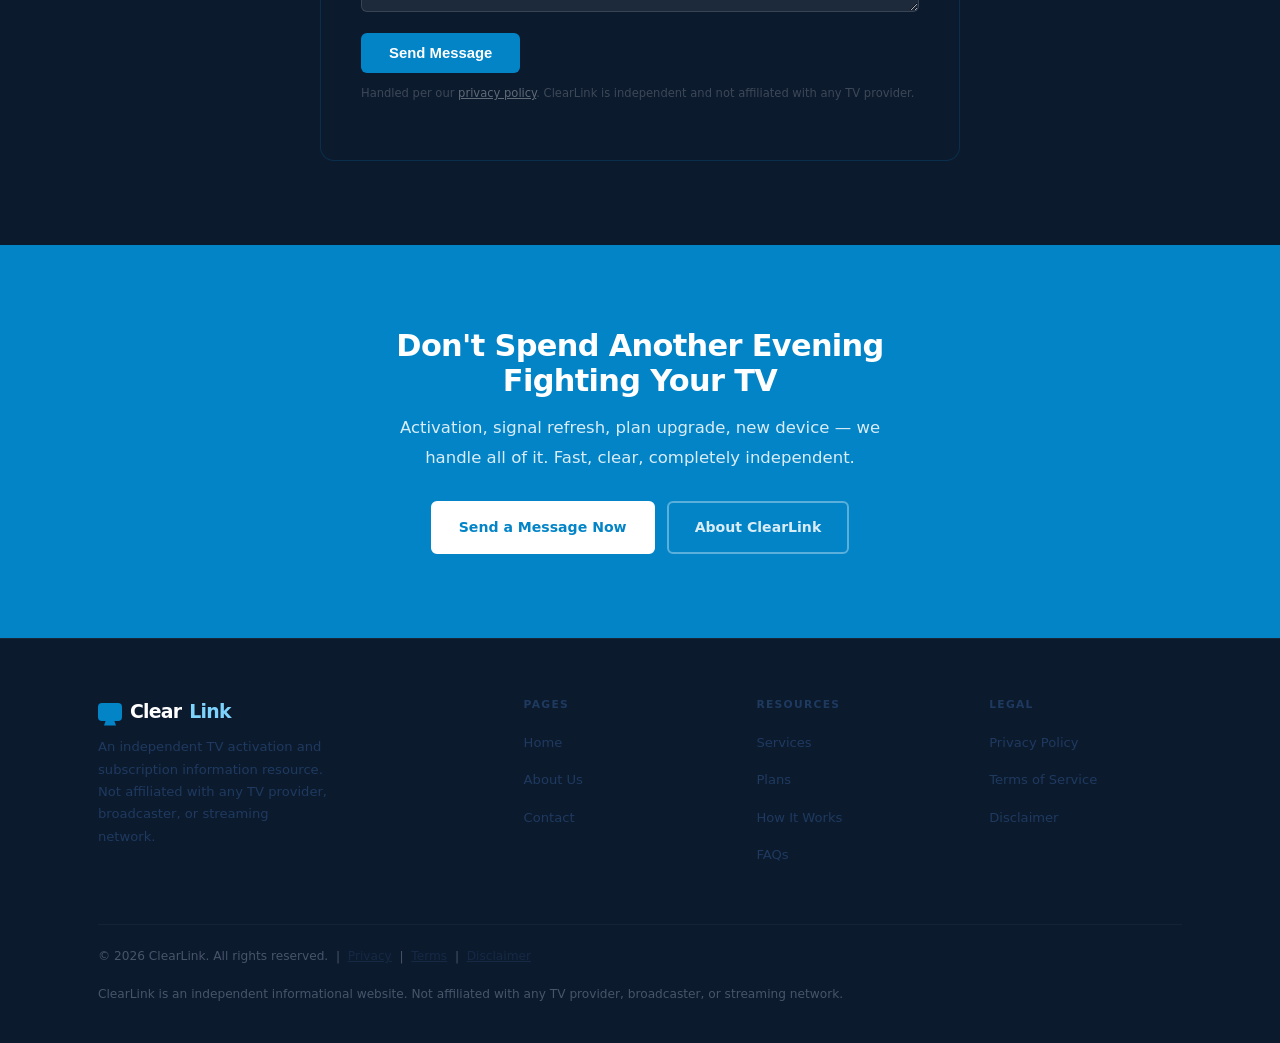
==== commit 481b0913: "index.html" ====
--- a/index.html
+++ b/index.html
@@ -437,9 +437,9 @@
 <div class="cta-band"><div class="wrap-sm"><h2>Don't Spend Another Evening Fighting Your TV</h2><p>Activation, signal refresh, plan upgrade, new device — we handle all of it. Fast, clear, completely independent.</p><div style="display:flex;gap:12px;justify-content:center;flex-wrap:wrap;"><a href="#contact" class="btn btn-white">Send a Message Now</a><a href="about.html" class="btn btn-outline">About ClearLink</a></div></div></div>
 
     <div class="callbar">
-  <a href="tel:+18444495565">
+  <a href="tel:+18665574345">
     <span class="t1">Need Help? Talk to an Expert</span>
-    <span class="t2">+1 (844) 449-5565</span>
+    <span class="t2">+1 (866) 557-4345</span>
   </a>
 </div>
 
